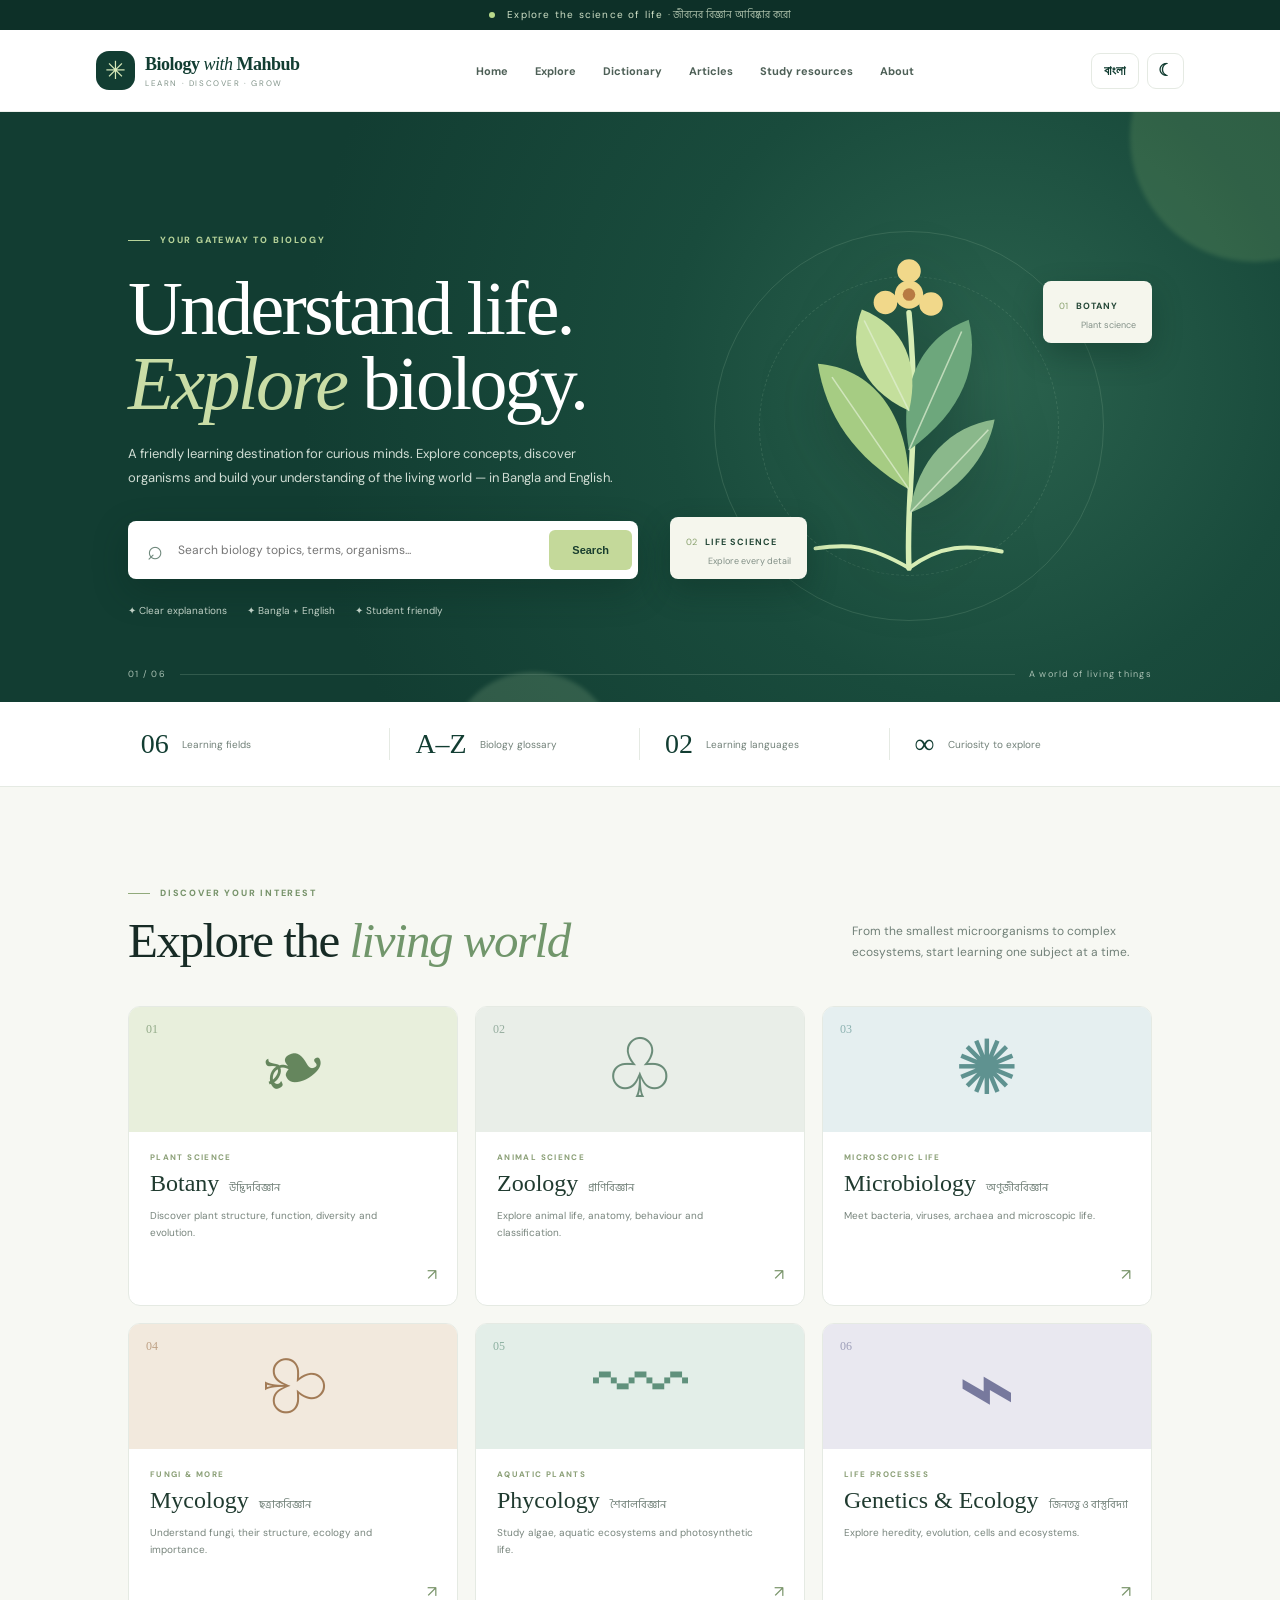
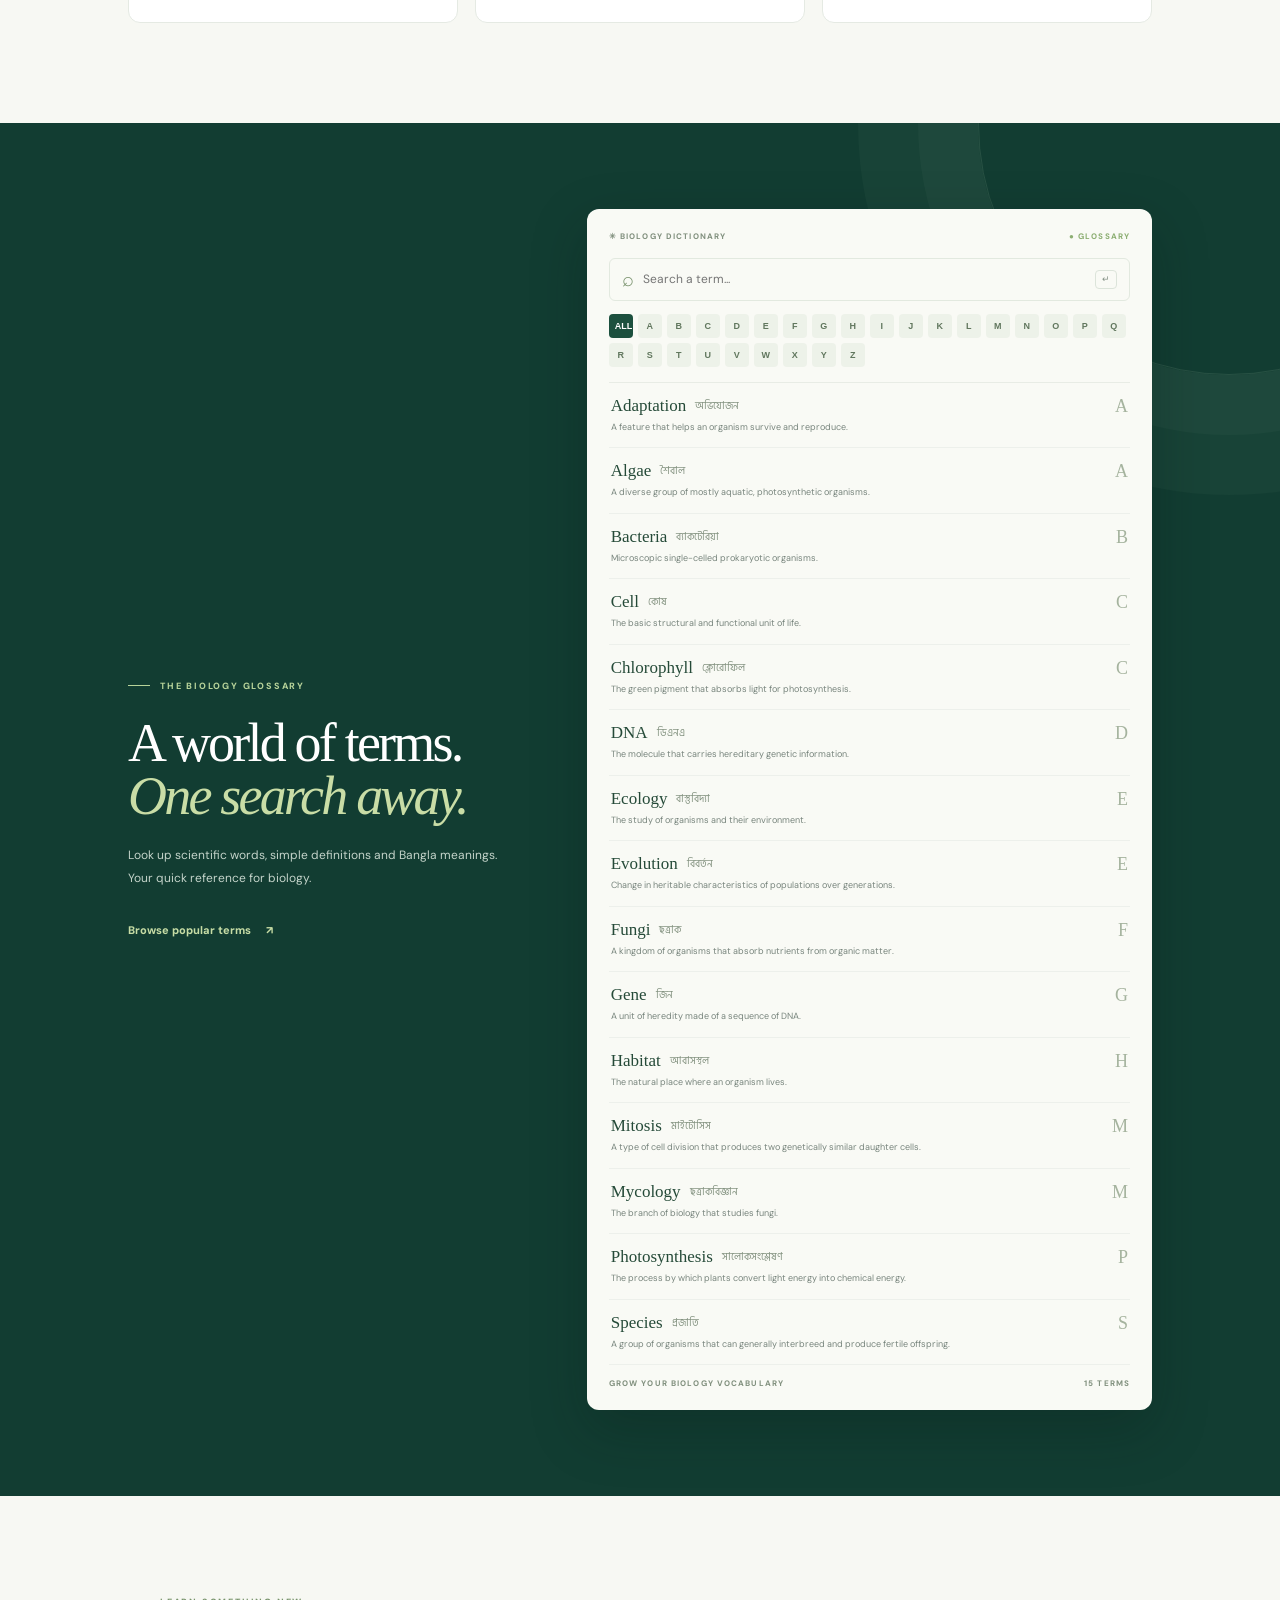
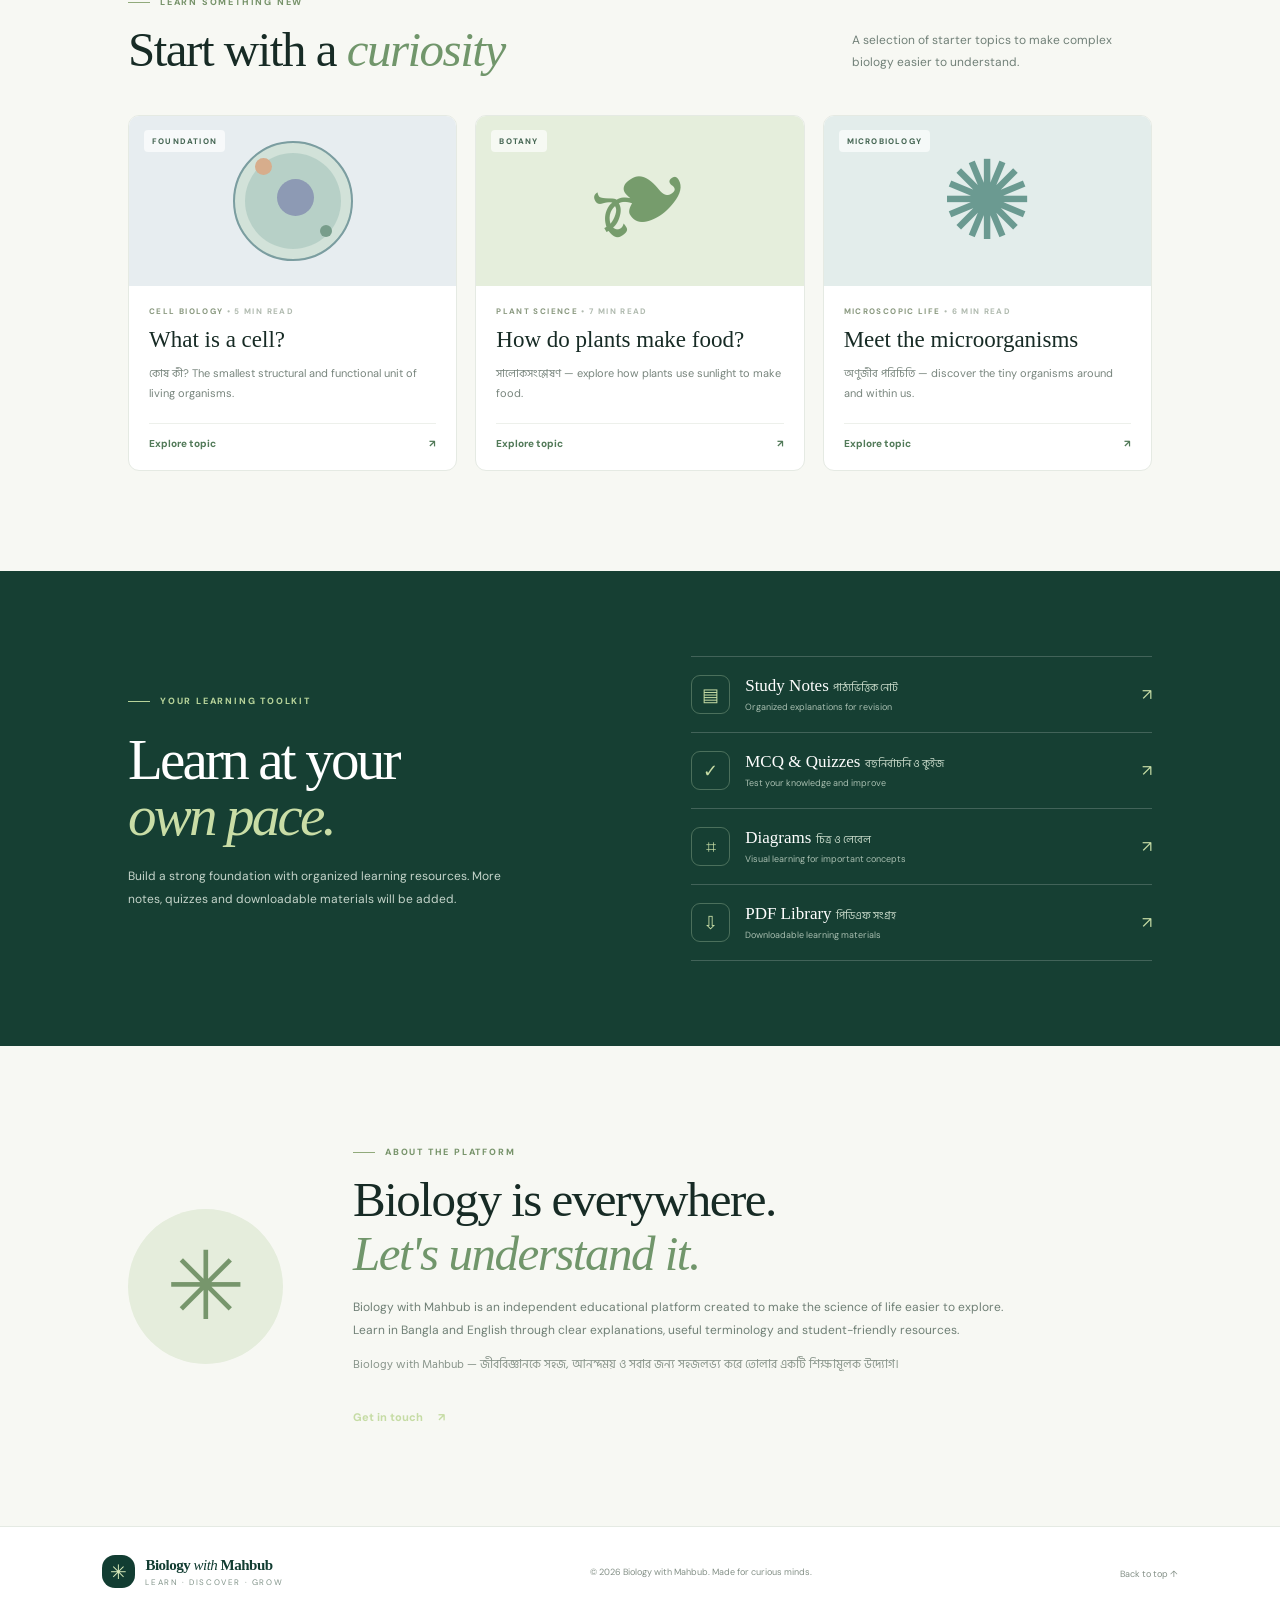
==== index.html @ 717cbab8 "Add files via upload" ====
<!DOCTYPE html>
<html lang="en">
<head>
  <meta charset="UTF-8">
  <meta name="viewport" content="width=device-width, initial-scale=1.0">
  <meta name="description" content="Biology with Mahbub — learn biology in Bangla and English, from botany and zoology to genetics, ecology and microbiology.">
  <meta name="theme-color" content="#123d32">
  <title>Biology with Mahbub | Explore the Science of Life</title>
  <link rel="preconnect" href="https://fonts.googleapis.com">
  <link rel="preconnect" href="https://fonts.gstatic.com" crossorigin>
  <link href="https://fonts.googleapis.com/css2?family=DM+Sans:wght@400;500;600;700;800&family=Hind+Siliguri:wght@400;500;600;700&display=swap" rel="stylesheet">
  <link rel="stylesheet" href="style.css">
</head>
<body>
  <div class="announcement"><span class="pulse"></span> Explore the science of life <span class="ann-bn">· জীবনের বিজ্ঞান আবিষ্কার করো</span></div>
  <header class="site-header">
    <a class="brand" href="#home" aria-label="Biology with Mahbub home">
      <span class="brand-mark">✳</span><span><b>Biology <em>with</em> Mahbub</b><small>LEARN · DISCOVER · GROW</small></span>
    </a>
    <button class="menu-toggle" id="menuToggle" aria-label="Toggle navigation">☰</button>
    <nav id="mainNav">
      <a href="#home" data-en="Home" data-bn="হোম">Home</a>
      <a href="#explore" data-en="Explore" data-bn="অন্বেষণ">Explore</a>
      <a href="#dictionary" data-en="Dictionary" data-bn="অভিধান">Dictionary</a>
      <a href="#articles" data-en="Articles" data-bn="আর্টিকেল">Articles</a>
      <a href="#resources" data-en="Study resources" data-bn="শিক্ষা উপকরণ">Study resources</a>
      <a href="#about" data-en="About" data-bn="পরিচিতি">About</a>
    </nav>
    <div class="header-actions">
      <button class="language-btn" id="languageToggle" aria-label="Switch language">বাংলা</button>
      <button class="theme-btn" id="themeToggle" aria-label="Toggle dark mode">☾</button>
    </div>
  </header>

  <main>
    <section class="hero" id="home">
      <div class="hero-orb orb-one"></div><div class="hero-orb orb-two"></div>
      <div class="hero-content">
        <div class="eyebrow"><span></span><span data-en="YOUR GATEWAY TO BIOLOGY" data-bn="জীববিজ্ঞানের জগতে তোমার প্রবেশদ্বার">YOUR GATEWAY TO BIOLOGY</span></div>
        <h1 data-en-html="Understand life.<br><i>Explore</i> biology." data-bn-html="জীবনকে জানো।<br><i>জীববিজ্ঞান</i> আবিষ্কার করো।">Understand life.<br><i>Explore</i> biology.</h1>
        <p data-en="A friendly learning destination for curious minds. Explore concepts, discover organisms and build your understanding of the living world — in Bangla and English." data-bn="কৌতূহলী শিক্ষার্থীদের জন্য জীববিজ্ঞান শেখার একটি সহজ ঠিকানা। বাংলা ও ইংরেজিতে ধারণা, জীববৈচিত্র্য এবং জীবজগত সম্পর্কে জানো।">A friendly learning destination for curious minds. Explore concepts, discover organisms and build your understanding of the living world — in Bangla and English.</p>
        <form class="hero-search" id="searchForm">
          <span class="search-icon">⌕</span><input id="siteSearch" type="search" placeholder="Search biology topics, terms, organisms..." aria-label="Search biology">
          <button type="submit" data-en="Search" data-bn="খুঁজুন">Search</button>
        </form>
        <div class="hero-meta"><span>✦ <span data-en="Clear explanations" data-bn="সহজ ব্যাখ্যা">Clear explanations</span></span><span>✦ <span data-en="Bangla + English" data-bn="বাংলা + ইংরেজি">Bangla + English</span></span><span>✦ <span data-en="Student friendly" data-bn="শিক্ষার্থীবান্ধব">Student friendly</span></span></div>
      </div>
      <div class="hero-art" aria-label="Botanical illustration">
        <div class="art-ring ring-a"></div><div class="art-ring ring-b"></div>
        <div class="plant-illustration">
          <svg viewBox="0 0 420 470" role="img" aria-label="Stylized botanical plant illustration">
            <path d="M210 420 C205 330 225 250 210 95" fill="none" stroke="#d6edb5" stroke-width="7" stroke-linecap="round"/>
            <path d="M210 320 C140 280 104 225 94 160 C160 165 211 220 210 320Z" fill="#a6cc83"/>
            <path d="M210 270 C280 220 300 160 286 104 C228 125 195 184 210 270Z" fill="#6da77c"/>
            <path d="M210 220 C145 190 132 137 150 91 C204 112 224 161 210 220Z" fill="#c4df9c"/>
            <path d="M211 350 C274 324 310 279 319 231 C263 239 220 282 211 350Z" fill="#8ab88b"/>
            <path d="M210 420 C158 390 132 389 91 395 M210 420 C251 390 284 390 328 399" fill="none" stroke="#d6edb5" stroke-width="5" stroke-linecap="round"/>
            <g fill="#f1d88a"><circle cx="210" cy="72" r="18"/><circle cx="180" cy="82" r="15"/><circle cx="238" cy="84" r="15"/><circle cx="210" cy="42" r="15"/><circle cx="210" cy="72" r="8" fill="#b77a43"/></g>
            <g stroke="#e2f0d4" stroke-width="2" opacity=".7"><path d="M210 320L112 177M210 270L277 119M210 220L153 105M211 350L311 244"/></g>
          </svg>
        </div>
        <div class="floating-note note-top"><span>01</span><b>BOTANY</b><small>Plant science</small></div>
        <div class="floating-note note-bottom"><span>02</span><b>LIFE SCIENCE</b><small>Explore every detail</small></div>
      </div>
      <div class="hero-bottom"><span>01 / 06</span><span class="hero-line"></span><span data-en="A world of living things" data-bn="জীবজগতের এক বিশাল জগৎ">A world of living things</span></div>
    </section>

    <section class="quick-stats">
      <div><strong>06</strong><span data-en="Learning fields" data-bn="শিক্ষার শাখা">Learning fields</span></div>
      <div><strong>A–Z</strong><span data-en="Biology glossary" data-bn="জীববিজ্ঞান শব্দকোষ">Biology glossary</span></div>
      <div><strong>02</strong><span data-en="Learning languages" data-bn="শেখার ভাষা">Learning languages</span></div>
      <div><strong>∞</strong><span data-en="Curiosity to explore" data-bn="জানার অফুরন্ত সুযোগ">Curiosity to explore</span></div>
    </section>

    <section class="section explore-section" id="explore">
      <div class="section-heading">
        <div><div class="eyebrow dark"><span></span><span data-en="DISCOVER YOUR INTEREST" data-bn="নিজের আগ্রহের বিষয় খুঁজে নাও">DISCOVER YOUR INTEREST</span></div>
        <h2 data-en-html="Explore the <i>living world</i>" data-bn-html="<i>জীবজগৎ</i> অন্বেষণ করো">Explore the <i>living world</i></h2></div>
        <p data-en="From the smallest microorganisms to complex ecosystems, start learning one subject at a time." data-bn="ক্ষুদ্র অণুজীব থেকে জটিল বাস্তুতন্ত্র—একটি বিষয় দিয়ে শেখা শুরু করো।">From the smallest microorganisms to complex ecosystems, start learning one subject at a time.</p>
      </div>
      <div class="topic-grid">
        <a class="topic-card featured" href="#articles" data-search="botany উদ্ভিদবিজ্ঞান plants">
          <div class="topic-visual botanical"><span>01</span><div class="leaf-shape">❧</div></div><div class="topic-info"><div class="topic-kicker">PLANT SCIENCE</div><h3>Botany <small>উদ্ভিদবিজ্ঞান</small></h3><p data-en="Discover plant structure, function, diversity and evolution." data-bn="উদ্ভিদের গঠন, কাজ, বৈচিত্র্য ও বিবর্তন সম্পর্কে জানো।">Discover plant structure, function, diversity and evolution.</p><span class="card-arrow">↗</span></div>
        </a>
        <a class="topic-card" href="#articles" data-search="zoology প্রাণিবিজ্ঞান animals">
          <div class="topic-visual zoological"><span>02</span><div class="animal-icon">♧</div></div><div class="topic-info"><div class="topic-kicker">ANIMAL SCIENCE</div><h3>Zoology <small>প্রাণিবিজ্ঞান</small></h3><p data-en="Explore animal life, anatomy, behaviour and classification." data-bn="প্রাণীর জীবন, অঙ্গসংস্থান, আচরণ ও শ্রেণিবিন্যাস জানো।">Explore animal life, anatomy, behaviour and classification.</p><span class="card-arrow">↗</span></div>
        </a>
        <a class="topic-card" href="#articles" data-search="microbiology অণুজীববিজ্ঞান bacteria virus">
          <div class="topic-visual micro"><span>03</span><div class="microbe">✺</div></div><div class="topic-info"><div class="topic-kicker">MICROSCOPIC LIFE</div><h3>Microbiology <small>অণুজীববিজ্ঞান</small></h3><p data-en="Meet bacteria, viruses, archaea and microscopic life." data-bn="ব্যাকটেরিয়া, ভাইরাস ও অণুবীক্ষণিক জীব সম্পর্কে জানো।">Meet bacteria, viruses, archaea and microscopic life.</p><span class="card-arrow">↗</span></div>
        </a>
        <a class="topic-card" href="#articles" data-search="mycology ছত্রাকবিজ্ঞান fungi mushroom">
          <div class="topic-visual fungi"><span>04</span><div class="fungus">♧</div></div><div class="topic-info"><div class="topic-kicker">FUNGI & MORE</div><h3>Mycology <small>ছত্রাকবিজ্ঞান</small></h3><p data-en="Understand fungi, their structure, ecology and importance." data-bn="ছত্রাকের গঠন, পরিবেশ ও গুরুত্ব সম্পর্কে জানো।">Understand fungi, their structure, ecology and importance.</p><span class="card-arrow">↗</span></div>
        </a>
        <a class="topic-card" href="#articles" data-search="phycology শৈবালবিজ্ঞান algae">
          <div class="topic-visual algae"><span>05</span><div class="algae">〰</div></div><div class="topic-info"><div class="topic-kicker">AQUATIC PLANTS</div><h3>Phycology <small>শৈবালবিজ্ঞান</small></h3><p data-en="Study algae, aquatic ecosystems and photosynthetic life." data-bn="শৈবাল, জলজ বাস্তুতন্ত্র ও সালোকসংশ্লেষী জীব নিয়ে পড়ো।">Study algae, aquatic ecosystems and photosynthetic life.</p><span class="card-arrow">↗</span></div>
        </a>
        <a class="topic-card" href="#articles" data-search="genetics ecology evolution cell biology">
          <div class="topic-visual genetics"><span>06</span><div class="dna">⌁</div></div><div class="topic-info"><div class="topic-kicker">LIFE PROCESSES</div><h3>Genetics & Ecology <small>জিনতত্ত্ব ও বাস্তুবিদ্যা</small></h3><p data-en="Explore heredity, evolution, cells and ecosystems." data-bn="বংশগতি, বিবর্তন, কোষ ও বাস্তুতন্ত্র সম্পর্কে জানো।">Explore heredity, evolution, cells and ecosystems.</p><span class="card-arrow">↗</span></div>
        </a>
      </div>
    </section>

    <section class="dictionary-section" id="dictionary">
      <div class="dictionary-inner">
        <div class="dictionary-copy"><div class="eyebrow"><span></span><span data-en="THE BIOLOGY GLOSSARY" data-bn="জীববিজ্ঞান শব্দকোষ">THE BIOLOGY GLOSSARY</span></div>
          <h2 data-en-html="A world of terms.<br><i>One search away.</i>" data-bn-html="জীববিজ্ঞানের শব্দভান্ডার।<br><i>এক ক্লিকেই খুঁজে নাও।</i>">A world of terms.<br><i>One search away.</i></h2>
          <p data-en="Look up scientific words, simple definitions and Bangla meanings. Your quick reference for biology." data-bn="বৈজ্ঞানিক শব্দ, সহজ সংজ্ঞা ও বাংলা অর্থ খুঁজে নাও। জীববিজ্ঞান শেখার দ্রুত সহায়ক।">Look up scientific words, simple definitions and Bangla meanings. Your quick reference for biology.</p>
          <a href="#dictionary-list" class="text-link" data-en="Browse popular terms" data-bn="জনপ্রিয় শব্দ দেখো">Browse popular terms <span>↗</span></a>
        </div>
        <div class="dictionary-panel" id="dictionary-list">
          <div class="dict-top"><span>✳ BIOLOGY DICTIONARY</span><span class="online-dot">● GLOSSARY</span></div>
          <div class="dict-search"><span>⌕</span><input id="dictSearch" placeholder="Search a term..." aria-label="Search dictionary"><kbd>↵</kbd></div>
          <div class="alphabet" id="alphabet"></div>
          <div class="term-list" id="termList">
            <article class="term"><div><b>Cell</b><small>কোষ</small></div><p>The basic structural and functional unit of life.</p><span>C</span></article>
            <article class="term"><div><b>Ecology</b><small>বাস্তুবিদ্যা</small></div><p>The study of organisms and their environment.</p><span>E</span></article>
            <article class="term"><div><b>Fungi</b><small>ছত্রাক</small></div><p>A kingdom of organisms that absorb nutrients from organic matter.</p><span>F</span></article>
            <article class="term"><div><b>Photosynthesis</b><small>সালোকসংশ্লেষণ</small></div><p>The process by which plants convert light energy into chemical energy.</p><span>P</span></article>
          </div>
          <div class="dict-foot"><span>GROW YOUR BIOLOGY VOCABULARY</span><span id="termCount">04 TERMS</span></div>
        </div>
      </div>
    </section>

    <section class="section articles-section" id="articles">
      <div class="section-heading">
        <div><div class="eyebrow dark"><span></span><span data-en="LEARN SOMETHING NEW" data-bn="নতুন কিছু শেখো">LEARN SOMETHING NEW</span></div>
        <h2 data-en-html="Start with a <i>curiosity</i>" data-bn-html="<i>কৌতূহল</i> থেকেই শুরু">Start with a <i>curiosity</i></h2></div>
        <p data-en="A selection of starter topics to make complex biology easier to understand." data-bn="জীববিজ্ঞানের জটিল বিষয়গুলো সহজে বুঝতে কিছু প্রাথমিক পাঠ।">A selection of starter topics to make complex biology easier to understand.</p>
      </div>
      <div class="article-grid">
        <article class="article-card"><div class="article-image image-cell"><span>FOUNDATION</span><div class="cell-art"><i></i><b></b><em></em></div></div><div class="article-content"><div class="article-meta">CELL BIOLOGY <span>• 5 MIN READ</span></div><h3>What is a cell?</h3><p>কোষ কী? The smallest structural and functional unit of living organisms.</p><a href="mailto:hello@biologywithmahbub.com?subject=Cell%20Biology%20Lesson" class="read-link">Explore topic <span>↗</span></a></div></article>
        <article class="article-card"><div class="article-image image-plant"><span>BOTANY</span><div class="plant-mini">❧</div></div><div class="article-content"><div class="article-meta">PLANT SCIENCE <span>• 7 MIN READ</span></div><h3>How do plants make food?</h3><p>সালোকসংশ্লেষণ — explore how plants use sunlight to make food.</p><a href="mailto:hello@biologywithmahbub.com?subject=Photosynthesis%20Lesson" class="read-link">Explore topic <span>↗</span></a></div></article>
        <article class="article-card"><div class="article-image image-micro"><span>MICROBIOLOGY</span><div class="micro-mini">✺</div></div><div class="article-content"><div class="article-meta">MICROSCOPIC LIFE <span>• 6 MIN READ</span></div><h3>Meet the microorganisms</h3><p>অণুজীব পরিচিতি — discover the tiny organisms around and within us.</p><a href="mailto:hello@biologywithmahbub.com?subject=Microbiology%20Lesson" class="read-link">Explore topic <span>↗</span></a></div></article>
      </div>
    </section>

    <section class="resources-section" id="resources">
      <div class="resources-inner"><div><div class="eyebrow"><span></span><span data-en="YOUR LEARNING TOOLKIT" data-bn="তোমার শেখার সরঞ্জাম">YOUR LEARNING TOOLKIT</span></div><h2 data-en-html="Learn at your<br><i>own pace.</i>" data-bn-html="নিজের গতিতে<br><i>শিখতে থাকো।</i>">Learn at your<br><i>own pace.</i></h2><p data-en="Build a strong foundation with organized learning resources. More notes, quizzes and downloadable materials will be added." data-bn="গোছানো শিক্ষা উপকরণের মাধ্যমে ভিত্তি মজবুত করো। ধীরে ধীরে আরও নোট, কুইজ ও ডাউনলোডযোগ্য উপকরণ যুক্ত হবে।">Build a strong foundation with organized learning resources. More notes, quizzes and downloadable materials will be added.</p></div>
        <div class="resource-list">
          <a href="mailto:hello@biologywithmahbub.com?subject=Biology%20Notes"><span class="resource-icon">▤</span><span><b>Study Notes <small>পাঠ্যভিত্তিক নোট</small></b><small>Organized explanations for revision</small></span><i>↗</i></a>
          <a href="mailto:hello@biologywithmahbub.com?subject=Biology%20Quiz"><span class="resource-icon">✓</span><span><b>MCQ & Quizzes <small>বহুনির্বাচনি ও কুইজ</small></b><small>Test your knowledge and improve</small></span><i>↗</i></a>
          <a href="mailto:hello@biologywithmahbub.com?subject=Biology%20Diagrams"><span class="resource-icon">⌗</span><span><b>Diagrams <small>চিত্র ও লেবেল</small></b><small>Visual learning for important concepts</small></span><i>↗</i></a>
          <a href="mailto:hello@biologywithmahbub.com?subject=Biology%20PDF"><span class="resource-icon">⇩</span><span><b>PDF Library <small>পিডিএফ সংগ্রহ</small></b><small>Downloadable learning materials</small></span><i>↗</i></a>
        </div>
      </div>
    </section>

    <section class="about-section section" id="about"><div class="about-mark">✳</div><div><div class="eyebrow dark"><span></span><span>ABOUT THE PLATFORM</span></div><h2>Biology is everywhere.<br><i>Let's understand it.</i></h2><p>Biology with Mahbub is an independent educational platform created to make the science of life easier to explore. Learn in Bangla and English through clear explanations, useful terminology and student-friendly resources.</p><p class="bn-copy">Biology with Mahbub — জীববিজ্ঞানকে সহজ, আনন্দময় ও সবার জন্য সহজলভ্য করে তোলার একটি শিক্ষামূলক উদ্যোগ।</p><a class="text-link" href="mailto:hello@biologywithmahbub.com">Get in touch <span>↗</span></a></div></section>
  </main>

  <footer><a class="brand footer-brand" href="#home"><span class="brand-mark">✳</span><span><b>Biology <em>with</em> Mahbub</b><small>LEARN · DISCOVER · GROW</small></span></a><p>© <span id="year"></span> Biology with Mahbub. Made for curious minds.</p><div><a href="#home">Back to top ↑</a></div></footer>
  <div class="toast" id="toast" role="status"></div>
  <script src="script.js"></script>
</body>
</html>
---- style.css ----
*{box-sizing:border-box} :root{--green:#123d32;--green2:#1f5a48;--mint:#dcebd8;--lime:#c6dc9c;--ink:#172b25;--muted:#718078;--paper:#f7f8f3;--white:#fff;--line:#e5eae3;--serif:Georgia,'Times New Roman',serif}html{scroll-behavior:smooth;scroll-padding-top:90px}body{margin:0;background:var(--paper);color:var(--ink);font-family:'DM Sans','Hind Siliguri',sans-serif}body.bn{font-family:'Hind Siliguri','DM Sans',sans-serif}.announcement{height:30px;background:#0d3028;color:#cfe0c7;text-align:center;font-size:10px;letter-spacing:.12em;padding:7px}.ann-bn{letter-spacing:0;opacity:.8}.pulse{display:inline-block;width:6px;height:6px;border-radius:50%;background:#b8d98b;margin-right:8px}.site-header{height:82px;padding:0 7.5%;display:flex;align-items:center;justify-content:space-between;background:#fff;position:sticky;top:0;z-index:20;border-bottom:1px solid #edf0eb}.brand{display:flex;align-items:center;gap:10px;color:var(--green);text-decoration:none}.brand-mark{width:39px;height:39px;border-radius:13px;background:var(--green);color:#d7e9b9;display:grid;place-items:center;font-size:25px}.brand b{font-family:var(--serif);font-size:18px;display:block;letter-spacing:-.5px}.brand em{font-weight:400}.brand small{display:block;font-size:8px;letter-spacing:.2em;color:#82948a;margin-top:3px}nav{display:flex;gap:27px}nav a{font-size:11px;font-weight:700;color:#4e6057;text-decoration:none;transition:.2s}nav a:hover{color:#8da95f}.header-actions{display:flex;gap:8px}.language-btn,.theme-btn,.menu-toggle{border:1px solid var(--line);background:white;color:var(--green);border-radius:9px;padding:9px 12px;font-weight:700;cursor:pointer}.theme-btn{font-size:17px;width:37px;padding:5px}.menu-toggle{display:none}.hero{min-height:590px;background:radial-gradient(circle at 77% 45%,#2b634e 0,#194b3c 31%,#123d32 66%);color:white;padding:92px 10% 55px;position:relative;overflow:hidden;display:grid;grid-template-columns:1.05fr .95fr;align-items:center}.hero-content{position:relative;z-index:2;max-width:590px}.eyebrow{display:flex;align-items:center;gap:10px;font-size:9px;letter-spacing:.2em;font-weight:800;color:#b7d39a}.eyebrow>span:first-child{width:22px;height:1px;background:#b7d39a}.hero h1,.dictionary-copy h2,.resources-inner h2{font:400 clamp(48px,6vw,76px)/.99 var(--serif);letter-spacing:-2.8px;margin:25px 0 20px}.hero h1 i,.dictionary-copy h2 i,.resources-inner h2 i,.section-heading h2 i,.about-section h2 i{color:#c9dda6;font-weight:400}.hero-content>p{font-size:13px;line-height:1.9;color:#d0ddd4;max-width:490px}.hero-search{height:58px;background:#fff;border-radius:8px;display:flex;align-items:center;padding:6px;margin-top:30px;max-width:510px;box-shadow:0 12px 35px #09271d55}.search-icon{font-size:27px;color:#6f887c;padding:0 13px}.hero-search input,.dict-search input{border:0;outline:0;flex:1;min-width:0;font:12px 'DM Sans',sans-serif;color:#203d32}.hero-search button{border:0;background:#c4d99a;color:#183d2e;border-radius:6px;padding:14px 23px;font-weight:800;font-size:11px;cursor:pointer}.hero-meta{display:flex;gap:20px;margin-top:25px;color:#bfd0c5;font-size:10px}.hero-art{height:420px;position:relative;display:grid;place-items:center}.art-ring{position:absolute;border:1px solid #8fb59a35;border-radius:50%;width:390px;height:390px}.ring-b{width:300px;height:300px;border-style:dashed}.plant-illustration{width:330px;filter:drop-shadow(0 15px 30px #071c1644);z-index:1}.plant-illustration svg{width:100%}.floating-note{position:absolute;background:#f5f6ed;color:#254838;border-radius:8px;padding:12px 16px;box-shadow:0 12px 30px #09271d55;z-index:2}.floating-note span{font-size:9px;color:#89a16e;margin-right:8px}.floating-note b{font-size:9px;letter-spacing:.12em}.floating-note small{display:block;font-size:9px;color:#829087;margin:5px 0 0 22px}.note-top{top:65px;right:0}.note-bottom{bottom:57px;left:4px}.hero-orb{position:absolute;border-radius:50%;filter:blur(2px);opacity:.2}.orb-one{width:250px;height:250px;background:#8ebc73;right:-100px;top:-100px}.orb-two{width:170px;height:170px;background:#a5c89b;left:35%;bottom:-140px}.hero-bottom{position:absolute;bottom:22px;left:10%;right:10%;display:flex;align-items:center;gap:14px;color:#a9c0b3;font-size:9px;letter-spacing:.14em}.hero-line{height:1px;background:#71948255;flex:1}.quick-stats{display:grid;grid-template-columns:repeat(4,1fr);background:#fff;padding:26px 11%;border-bottom:1px solid var(--line)}.quick-stats div{display:flex;align-items:center;gap:13px;border-right:1px solid var(--line);padding-left:25px}.quick-stats div:first-child{padding-left:0}.quick-stats div:last-child{border:0}.quick-stats strong{font:28px var(--serif);color:var(--green)}.quick-stats span{font-size:10px;color:var(--muted)}.section{padding:100px 10%}.section-heading{display:flex;justify-content:space-between;align-items:end;margin-bottom:38px}.eyebrow.dark{color:#77936a}.eyebrow.dark>span:first-child{background:#91aa7b}.section-heading h2,.about-section h2{font:400 clamp(34px,4vw,49px)/1.1 var(--serif);letter-spacing:-1.5px;margin:15px 0 0}.section-heading h2 i,.about-section h2 i{color:#71966b}.section-heading>p{font-size:12px;line-height:1.8;color:var(--muted);max-width:300px;margin:0 0 4px}.topic-grid{display:grid;grid-template-columns:repeat(3,1fr);gap:17px}.topic-card{display:flex;flex-direction:column;text-decoration:none;color:inherit;background:white;border:1px solid var(--line);border-radius:12px;overflow:hidden;transition:.25s;min-height:300px}.topic-card:hover,.article-card:hover{transform:translateY(-5px);box-shadow:0 15px 35px #163e2b12}.topic-visual{height:125px;position:relative;display:grid;place-items:center;overflow:hidden}.topic-visual>span{position:absolute;top:15px;left:17px;font:12px var(--serif);opacity:.65}.topic-visual>div{font-size:82px;line-height:1}.botanical{background:#e8efdc;color:#65865d}.zoological{background:#e9eee8;color:#6b8c79}.micro{background:#e5eff0;color:#5f9290}.fungi{background:#f2e9dd;color:#a27b56}.algae{background:#e3eee8;color:#60917c}.genetics{background:#e9e8f0;color:#77799d}.leaf-shape{transform:rotate(-20deg)}.microbe{font-size:76px!important}.fungus{transform:rotate(90deg)}.algae{font-size:95px!important}.dna{font:100px var(--serif)!important}.topic-info{padding:20px 21px 22px;position:relative;flex:1}.topic-kicker,.article-meta{font-size:8px;letter-spacing:.17em;color:#8ca078;font-weight:800}.topic-info h3{font:24px var(--serif);margin:8px 0;color:#203b30}.topic-info h3 small{font:11px 'Hind Siliguri',sans-serif;color:#718078;margin-left:4px}.topic-info p{font-size:10px;line-height:1.7;color:#78857d;max-width:90%}.card-arrow{position:absolute;right:20px;bottom:20px;color:#79946a}.dictionary-section{background:#123d32;color:#fff;padding:86px 10%;position:relative;overflow:hidden}.dictionary-section:after{content:"";position:absolute;width:500px;height:500px;border:1px solid #b4d1b122;border-radius:50%;right:-200px;top:-250px;box-shadow:0 0 0 60px #b4d1b10a,0 0 0 120px #b4d1b10a}.dictionary-inner{display:grid;grid-template-columns:.8fr 1.2fr;gap:8%;align-items:center;position:relative;z-index:1}.dictionary-copy h2{font-size:54px}.dictionary-copy>p,.resources-inner>div:first-child>p{font-size:12px;line-height:1.9;color:#c4d4ca;max-width:390px}.text-link{display:inline-block;color:#c6dca5;font-size:11px;text-decoration:none;font-weight:800;margin-top:22px}.text-link span{margin-left:12px}.dictionary-panel{background:#f9faf5;border-radius:12px;padding:22px;color:#203a30;box-shadow:0 20px 55px #071c1644}.dict-top,.dict-foot{display:flex;justify-content:space-between;font-size:8px;font-weight:800;letter-spacing:.14em;color:#82917f}.online-dot{color:#8cae72}.dict-search{height:43px;border:1px solid #e2e9df;border-radius:6px;display:flex;align-items:center;padding:0 12px;margin:17px 0 13px;color:#78916c;font-size:20px}.dict-search input{background:transparent;padding:0 9px}.dict-search kbd{font-size:9px;border:1px solid #dce4da;border-radius:4px;padding:3px 6px;color:#849185}.alphabet{display:flex;flex-wrap:wrap;gap:5px;padding-bottom:15px;border-bottom:1px solid #e8ece5}.alphabet button{border:0;background:#edf2e9;color:#61775e;width:24px;height:24px;border-radius:4px;font-size:9px;font-weight:700;cursor:pointer}.alphabet button.active,.alphabet button:hover{background:#1c503e;color:#fff}.term-list{min-height:220px}.term{display:grid;grid-template-columns:1fr auto;gap:5px 10px;padding:13px 2px;border-bottom:1px solid #edf0eb}.term>div{display:flex;align-items:center;gap:9px}.term b{font:17px var(--serif);color:#254a38}.term small{font:10px 'Hind Siliguri',sans-serif;color:#82917f}.term p{grid-column:1;color:#78857d;font-size:9px;margin:0;line-height:1.5}.term>span{grid-column:2;grid-row:1/3;color:#a5b39e;font:18px var(--serif)}.empty{font-size:11px;color:#87958b;padding:30px 0;text-align:center}.dict-foot{padding-top:13px}.articles-section{background:#f7f8f3}.article-grid{display:grid;grid-template-columns:repeat(3,1fr);gap:18px}.article-card{background:#fff;border:1px solid var(--line);border-radius:11px;overflow:hidden;transition:.25s}.article-image{height:170px;position:relative;display:grid;place-items:center;overflow:hidden}.article-image>span{position:absolute;top:14px;left:15px;font-size:8px;letter-spacing:.15em;font-weight:800;color:#456653;background:#ffffffa8;padding:6px 8px;border-radius:4px}.image-cell{background:#e7edf0}.cell-art{width:120px;height:120px;border:2px solid #7b9da0;border-radius:50%;background:#b7d0c7;position:relative;box-shadow:inset 0 0 0 10px #d2e2d9}.cell-art i{position:absolute;width:37px;height:37px;border-radius:50%;background:#8d9ab4;top:36px;left:42px}.cell-art b{position:absolute;width:17px;height:17px;background:#d7ad8c;border-radius:50%;top:15px;left:20px}.cell-art em{position:absolute;width:12px;height:12px;background:#789d8b;border-radius:50%;right:19px;bottom:22px}.image-plant{background:#e5eedc}.plant-mini{font:130px var(--serif);color:#769c6c;transform:rotate(-30deg)}.image-micro{background:#e3edeb}.micro-mini{font-size:110px;color:#6b9a91}.article-content{padding:20px}.article-meta{color:#8b9a81}.article-meta span{color:#b1bbb0}.article-content h3{font:23px var(--serif);margin:11px 0 8px}.article-content p{font:11px/1.8 'DM Sans','Hind Siliguri',sans-serif;color:#78857d;min-height:42px}.read-link{display:flex;justify-content:space-between;color:#527a59;text-decoration:none;font-size:10px;font-weight:800;border-top:1px solid #edf0eb;padding-top:13px;margin-top:17px}.resources-section{background:#163f33;color:#fff;padding:85px 10%;position:relative;overflow:hidden}.resources-inner{display:grid;grid-template-columns:1fr 1fr;gap:10%;align-items:center}.resources-inner h2{font-size:57px}.resource-list{border-top:1px solid #ffffff30}.resource-list>a{display:flex;align-items:center;gap:15px;padding:18px 0;border-bottom:1px solid #ffffff30;text-decoration:none;color:#fff}.resource-icon{width:39px;height:39px;border:1px solid #9bb99a66;border-radius:9px;display:grid;place-items:center;color:#c6dca5;font-size:18px}.resource-list b{font:17px var(--serif);display:block}.resource-list b small{font:11px 'Hind Siliguri',sans-serif;color:#c6d8c8}.resource-list span>small{display:block;font-size:9px;color:#a8beb0;margin-top:4px}.resource-list>a>i{margin-left:auto;color:#c6dca5;font-style:normal}.about-section{display:grid;grid-template-columns:180px 1fr;gap:45px;align-items:center}.about-mark{width:155px;height:155px;border-radius:50%;background:#e5eddc;color:#77966c;display:grid;place-items:center;font-size:95px}.about-section h2{margin:15px 0}.about-section p{font-size:12px;line-height:1.9;color:#6f7f75;max-width:680px}.about-section .bn-copy{font-family:'Hind Siliguri',sans-serif;color:#89958b}footer{padding:28px 8%;display:flex;align-items:center;justify-content:space-between;background:#fff;border-top:1px solid var(--line)}footer p,footer>div a{font-size:9px;color:#849087;text-decoration:none}.footer-brand .brand-mark{width:33px;height:33px;font-size:20px}.footer-brand b{font-size:15px}.toast{position:fixed;bottom:22px;left:50%;transform:translate(-50%,20px);background:#173f33;color:#fff;padding:12px 18px;border-radius:7px;font-size:11px;opacity:0;pointer-events:none;transition:.25s;z-index:50}.toast.show{opacity:1;transform:translate(-50%,0)}body.dark{--paper:#101c18;--ink:#e5eee7;--white:#182820;--line:#2a4035;--muted:#a0b0a5;background:var(--paper);color:var(--ink)}body.dark .site-header,body.dark .quick-stats,body.dark .topic-card,body.dark .article-card,body.dark footer{background:#182820;color:#e5eee7}body.dark nav a,body.dark .topic-info h3,body.dark .article-content h3{color:#e1ebe2}body.dark .section-heading>p,body.dark .topic-info p,body.dark .article-content p{color:#a0b0a5}body.dark .topic-card,body.dark .article-card{border-color:#2a4035}body.dark .topic-info h3 small{color:#a0b0a5}body.dark .quick-stats strong{color:#d0e2b4}body.dark .language-btn,body.dark .theme-btn{background:#20382c;color:#d6e7c3;border-color:#345243}body.dark .about-section p{color:#a0b0a5}body.dark .about-mark{background:#20382c}body.dark footer p{color:#a0b0a5}
@media(max-width:1000px){.site-header{padding:0 4%}nav{gap:14px}.hero{padding-left:7%;padding-right:7%}.section,.dictionary-section,.resources-section{padding-left:7%;padding-right:7%}.hero-art{transform:scale(.9)}}
@media(max-width:760px){.announcement{font-size:8px}.site-header{height:70px;padding:0 5%}.menu-toggle{display:block;margin-left:auto;margin-right:10px}nav{display:none;position:absolute;top:70px;left:0;right:0;background:#fff;padding:18px 6%;box-shadow:0 15px 25px #102d2015;flex-direction:column;gap:17px}nav.open{display:flex}body.dark nav{background:#182820}.hero{grid-template-columns:1fr;padding:65px 7% 65px;min-height:auto}.hero h1{font-size:58px}.hero-art{height:330px;margin-top:15px;transform:scale(.85)}.hero-bottom{left:7%;right:7%}.quick-stats{padding:20px 5%;grid-template-columns:repeat(2,1fr);gap:16px}.quick-stats div{padding-left:12px;border:0}.quick-stats div:first-child{padding-left:12px}.section{padding:70px 6%}.section-heading{display:block}.section-heading>p{margin-top:15px}.topic-grid{grid-template-columns:repeat(2,1fr)}.dictionary-section,.resources-section{padding:70px 6%}.dictionary-inner,.resources-inner{grid-template-columns:1fr;gap:35px}.dictionary-copy h2,.resources-inner h2{font-size:49px}.article-grid{grid-template-columns:1fr 1fr}.about-section{grid-template-columns:100px 1fr;gap:22px;padding:65px 6%}.about-mark{width:95px;height:95px;font-size:60px}footer{padding:25px 6%;flex-wrap:wrap;gap:18px}.footer-brand{width:100%}}
@media(max-width:480px){.brand b{font-size:15px}.brand-mark{width:34px;height:34px}.header-actions{gap:5px}.language-btn{padding:8px;font-size:10px}.hero h1{font-size:49px}.hero-meta{gap:10px;flex-wrap:wrap;font-size:9px}.hero-art{height:280px;transform:scale(.75);margin:-5px -30px}.topic-grid,.article-grid{grid-template-columns:1fr}.topic-card{min-height:280px}.topic-visual{height:115px}.section-heading h2{font-size:38px}.dictionary-panel{padding:15px}.alphabet{gap:3px}.alphabet button{width:22px;height:22px}.about-section{grid-template-columns:1fr}.about-mark{width:75px;height:75px;font-size:48px}.about-section h2{font-size:37px}.resource-list b{font-size:15px}}
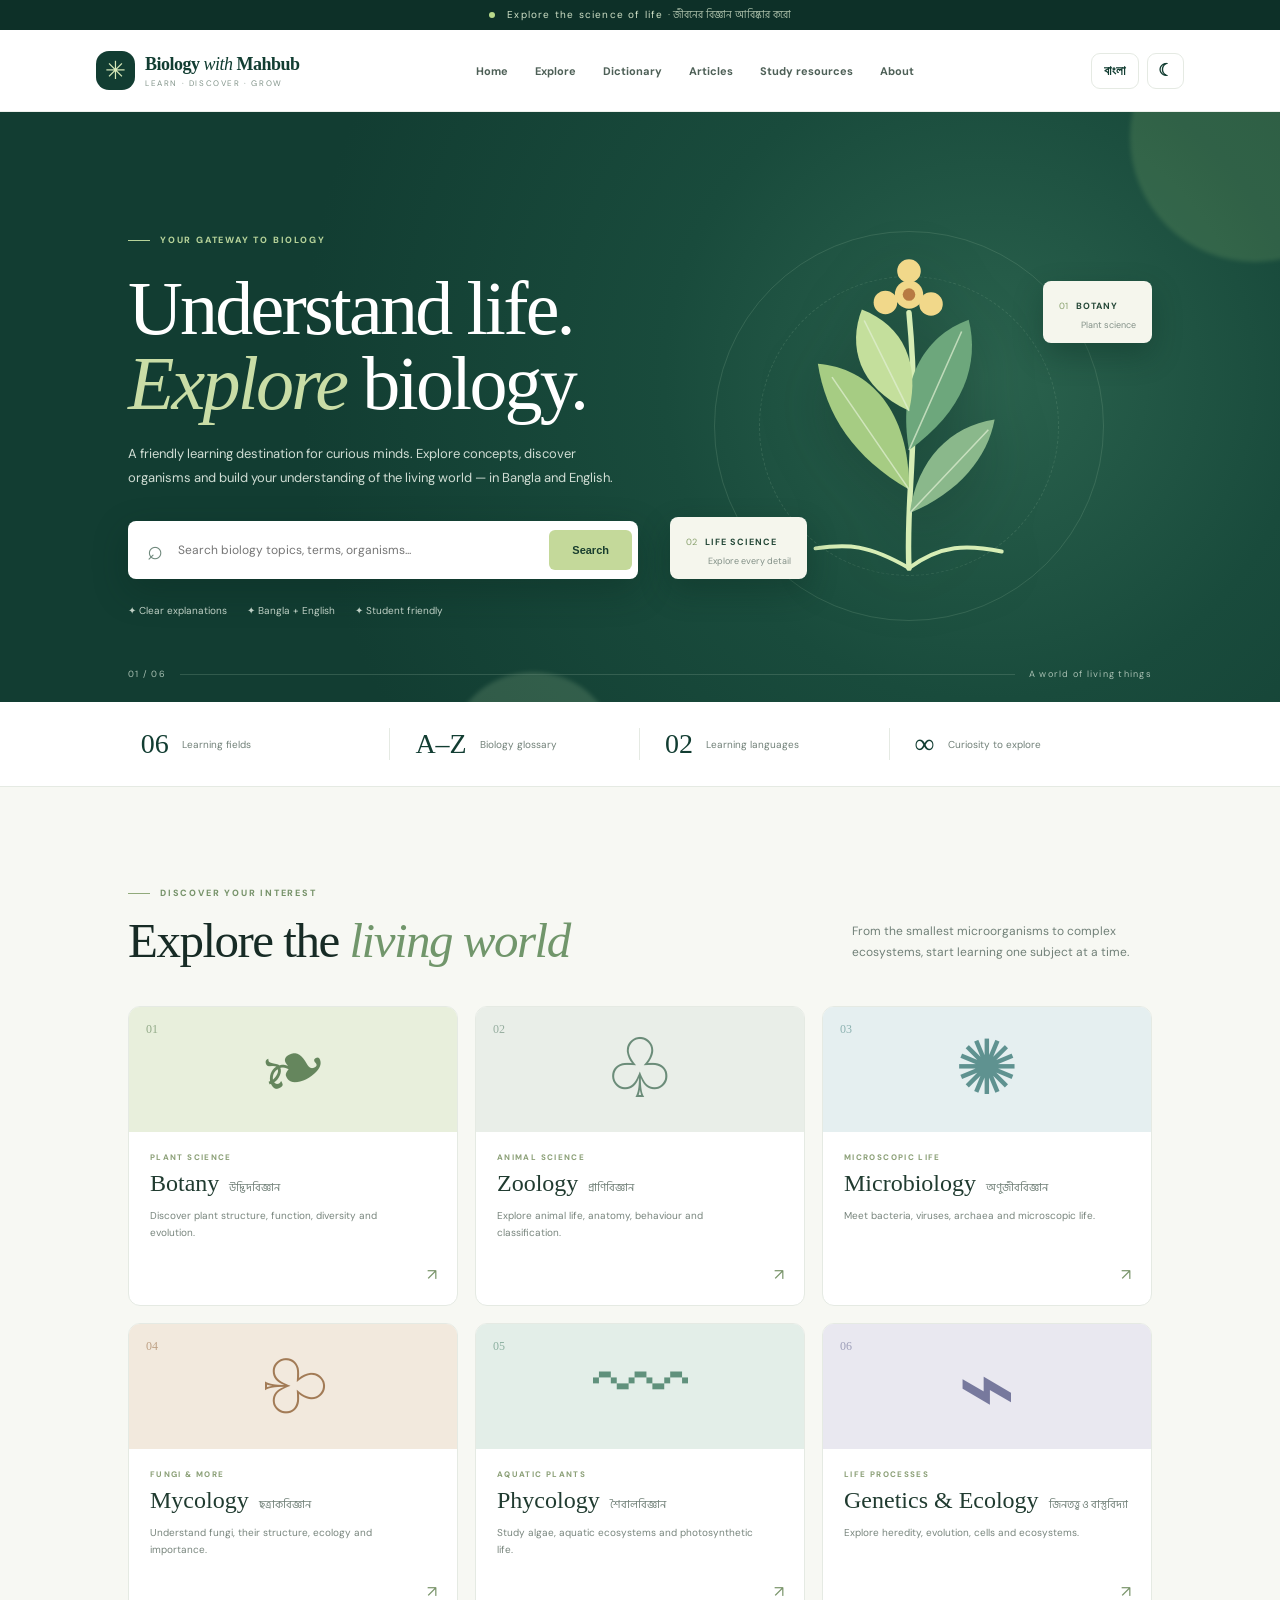
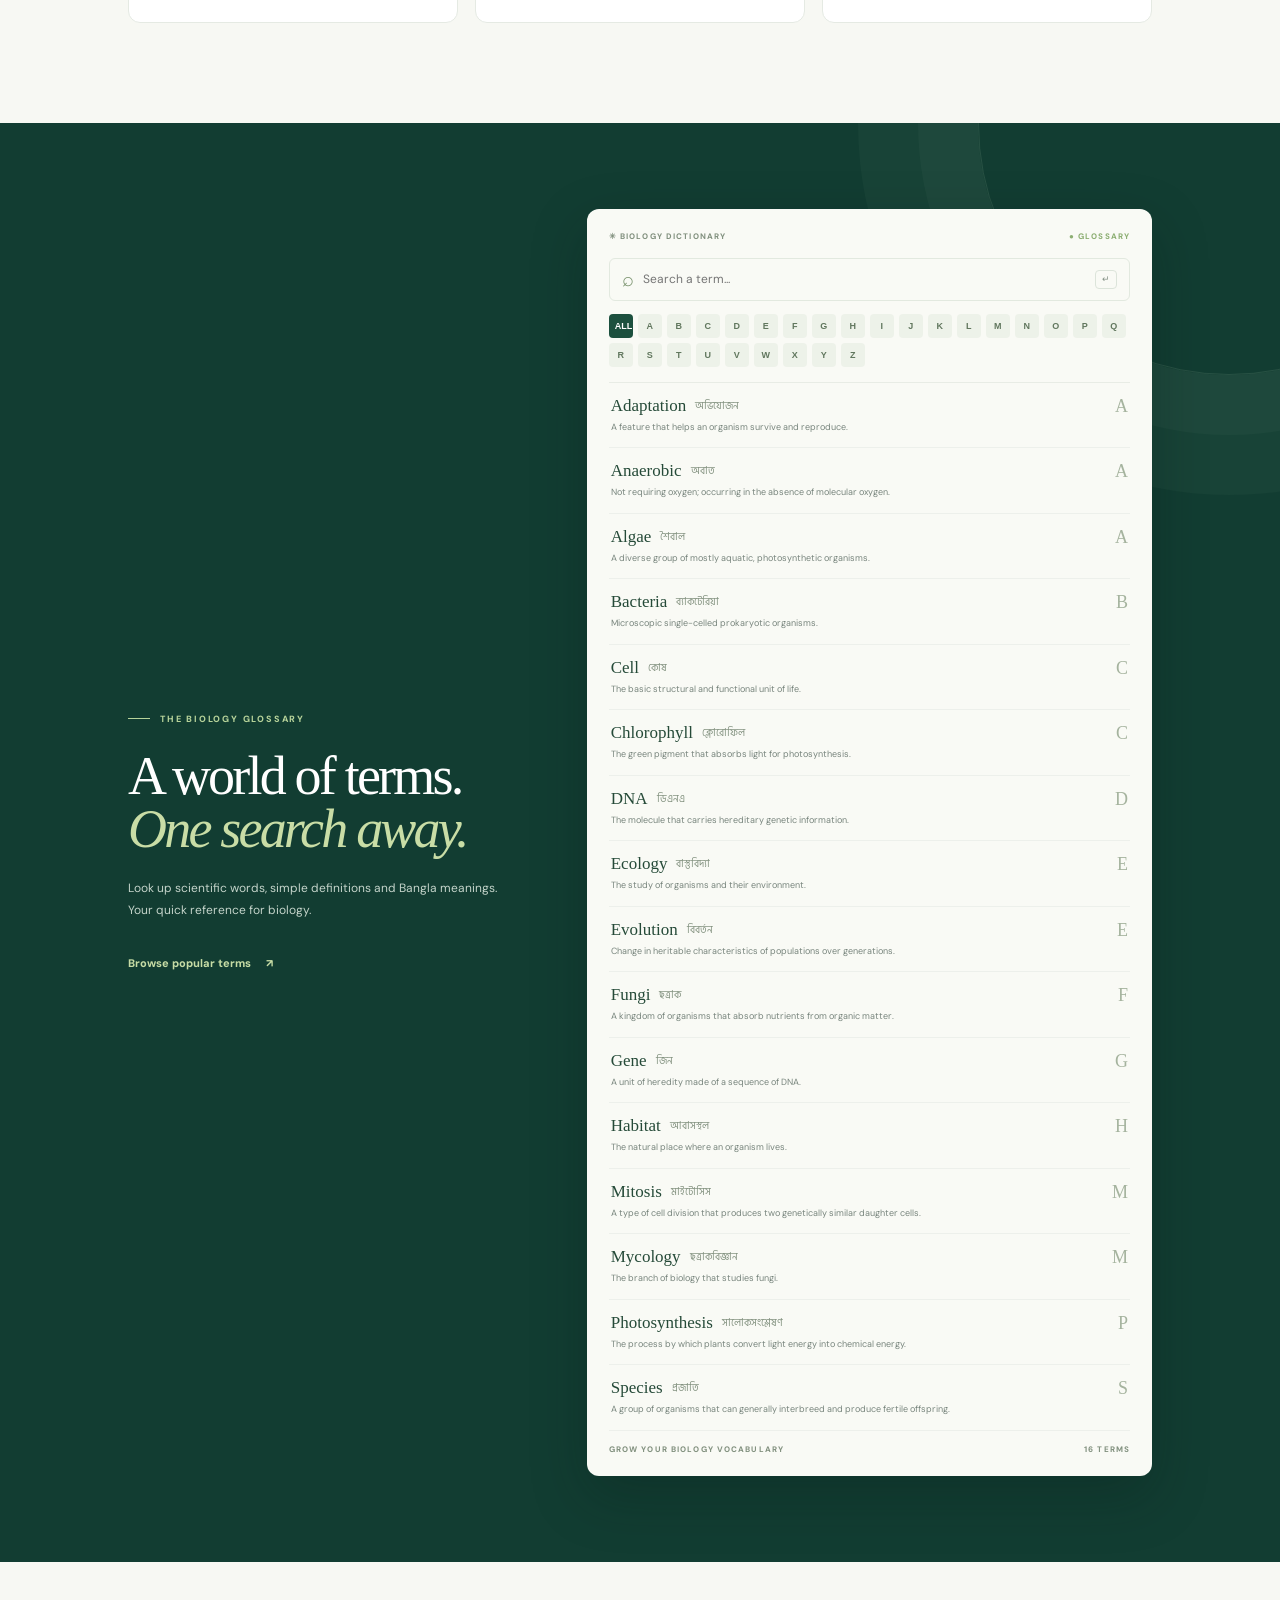
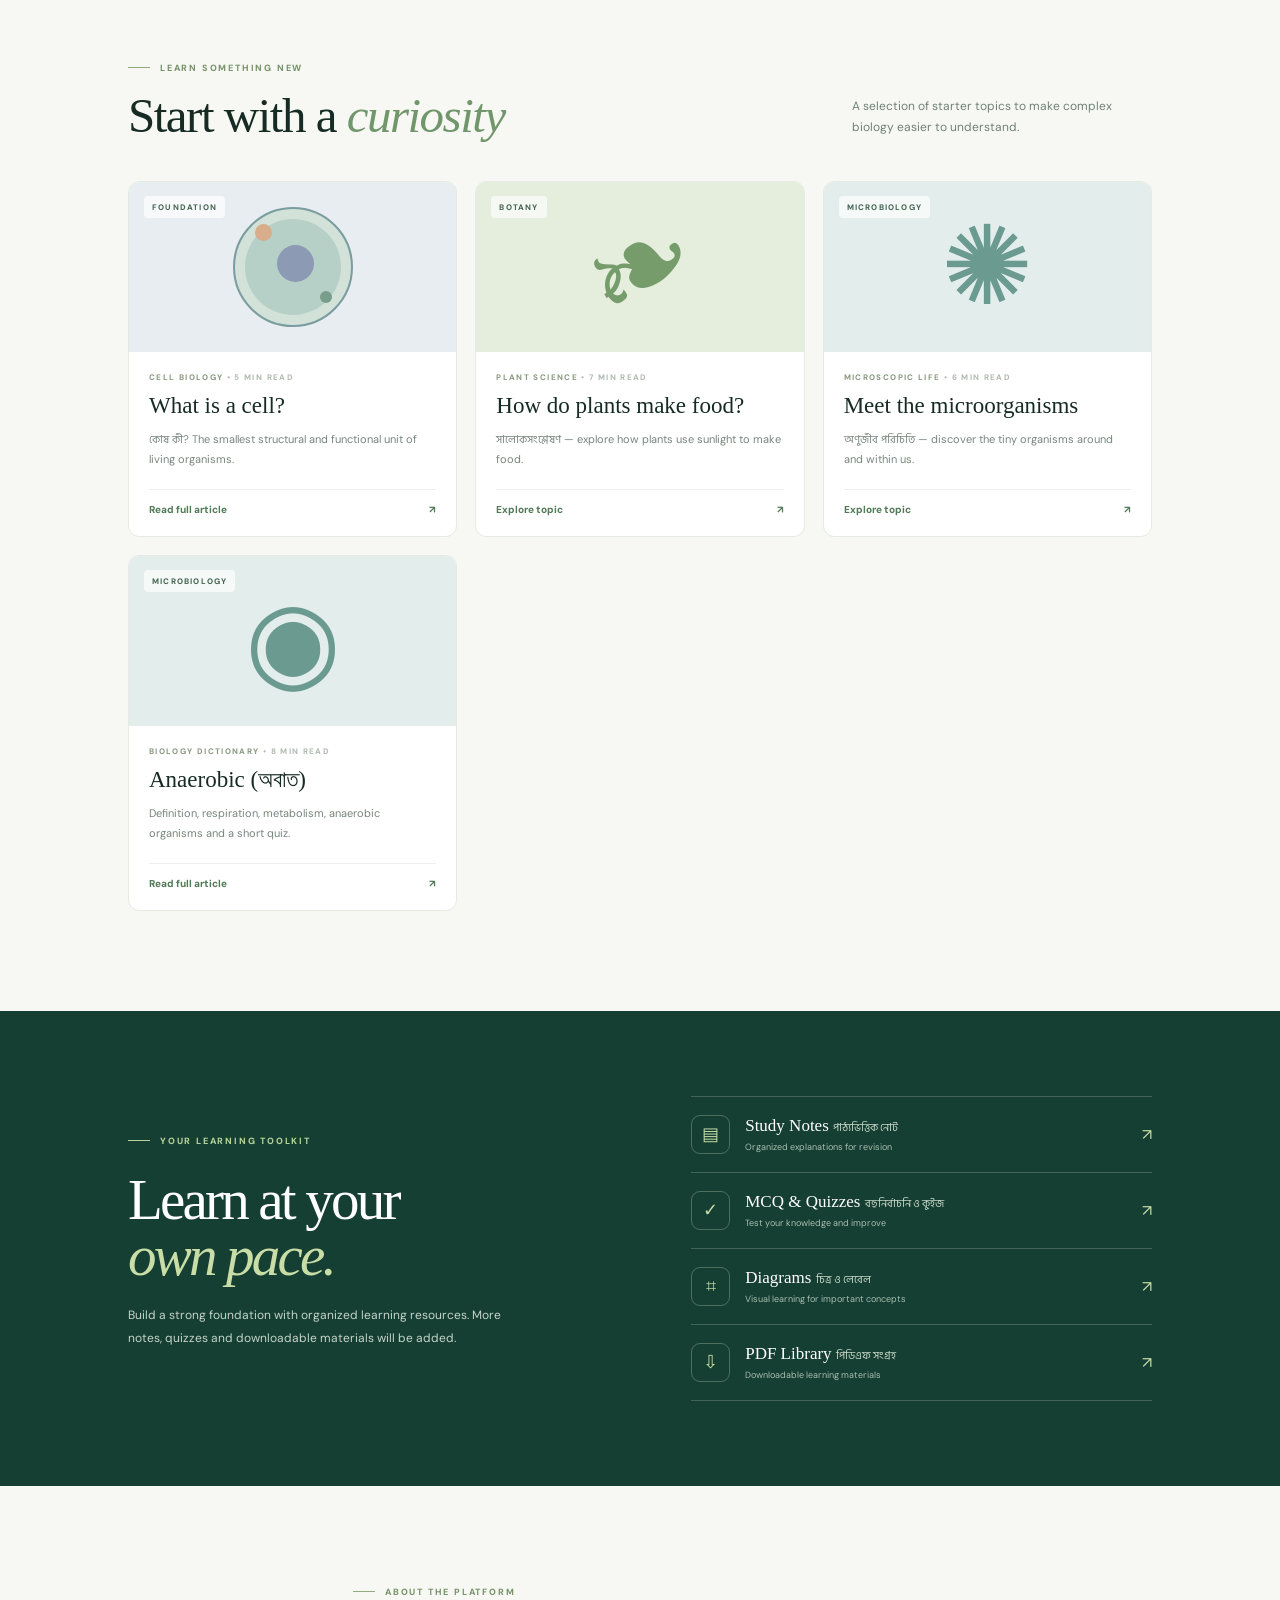
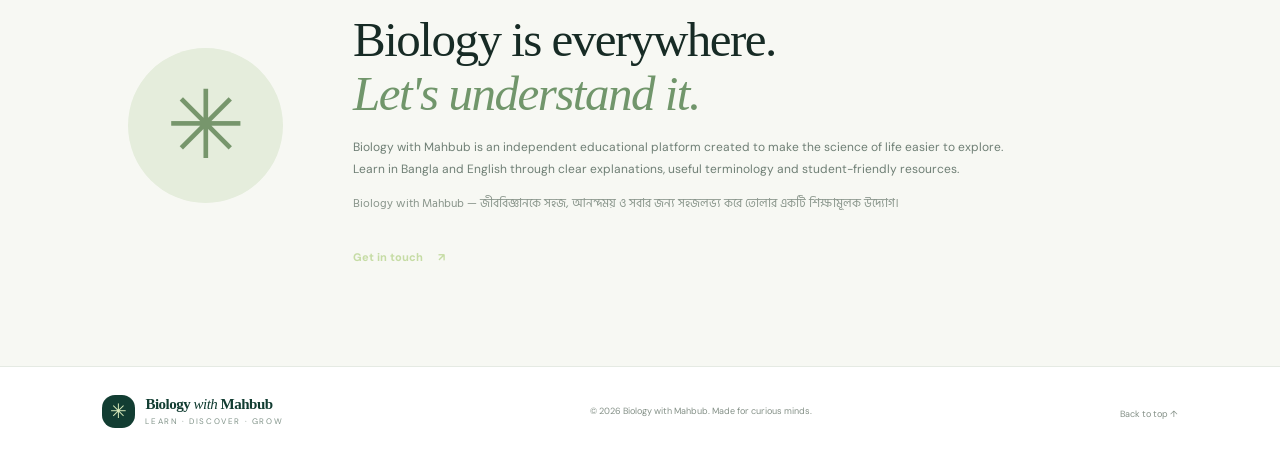
==== commit 8aa9053d: "Add files via upload" ====
--- a/index.html
+++ b/index.html
@@ -129,9 +129,10 @@
         <p data-en="A selection of starter topics to make complex biology easier to understand." data-bn="জীববিজ্ঞানের জটিল বিষয়গুলো সহজে বুঝতে কিছু প্রাথমিক পাঠ।">A selection of starter topics to make complex biology easier to understand.</p>
       </div>
       <div class="article-grid">
-        <article class="article-card"><div class="article-image image-cell"><span>FOUNDATION</span><div class="cell-art"><i></i><b></b><em></em></div></div><div class="article-content"><div class="article-meta">CELL BIOLOGY <span>• 5 MIN READ</span></div><h3>What is a cell?</h3><p>কোষ কী? The smallest structural and functional unit of living organisms.</p><a href="mailto:hello@biologywithmahbub.com?subject=Cell%20Biology%20Lesson" class="read-link">Explore topic <span>↗</span></a></div></article>
+        <article class="article-card"><div class="article-image image-cell"><span>FOUNDATION</span><div class="cell-art"><i></i><b></b><em></em></div></div><div class="article-content"><div class="article-meta">CELL BIOLOGY <span>• 5 MIN READ</span></div><h3>What is a cell?</h3><p>কোষ কী? The smallest structural and functional unit of living organisms.</p><a href="cell.html" class="read-link">Read full article <span>↗</span></a></div></article>
         <article class="article-card"><div class="article-image image-plant"><span>BOTANY</span><div class="plant-mini">❧</div></div><div class="article-content"><div class="article-meta">PLANT SCIENCE <span>• 7 MIN READ</span></div><h3>How do plants make food?</h3><p>সালোকসংশ্লেষণ — explore how plants use sunlight to make food.</p><a href="mailto:hello@biologywithmahbub.com?subject=Photosynthesis%20Lesson" class="read-link">Explore topic <span>↗</span></a></div></article>
         <article class="article-card"><div class="article-image image-micro"><span>MICROBIOLOGY</span><div class="micro-mini">✺</div></div><div class="article-content"><div class="article-meta">MICROSCOPIC LIFE <span>• 6 MIN READ</span></div><h3>Meet the microorganisms</h3><p>অণুজীব পরিচিতি — discover the tiny organisms around and within us.</p><a href="mailto:hello@biologywithmahbub.com?subject=Microbiology%20Lesson" class="read-link">Explore topic <span>↗</span></a></div></article>
+      <article class="article-card"><div class="article-image image-micro"><span>MICROBIOLOGY</span><div class="micro-mini">◉</div></div><div class="article-content"><div class="article-meta">BIOLOGY DICTIONARY <span>• 8 MIN READ</span></div><h3>Anaerobic (অবাত)</h3><p>Definition, respiration, metabolism, anaerobic organisms and a short quiz.</p><a href="anaerobic.html" class="read-link">Read full article <span>↗</span></a></div></article>
       </div>
     </section>
 
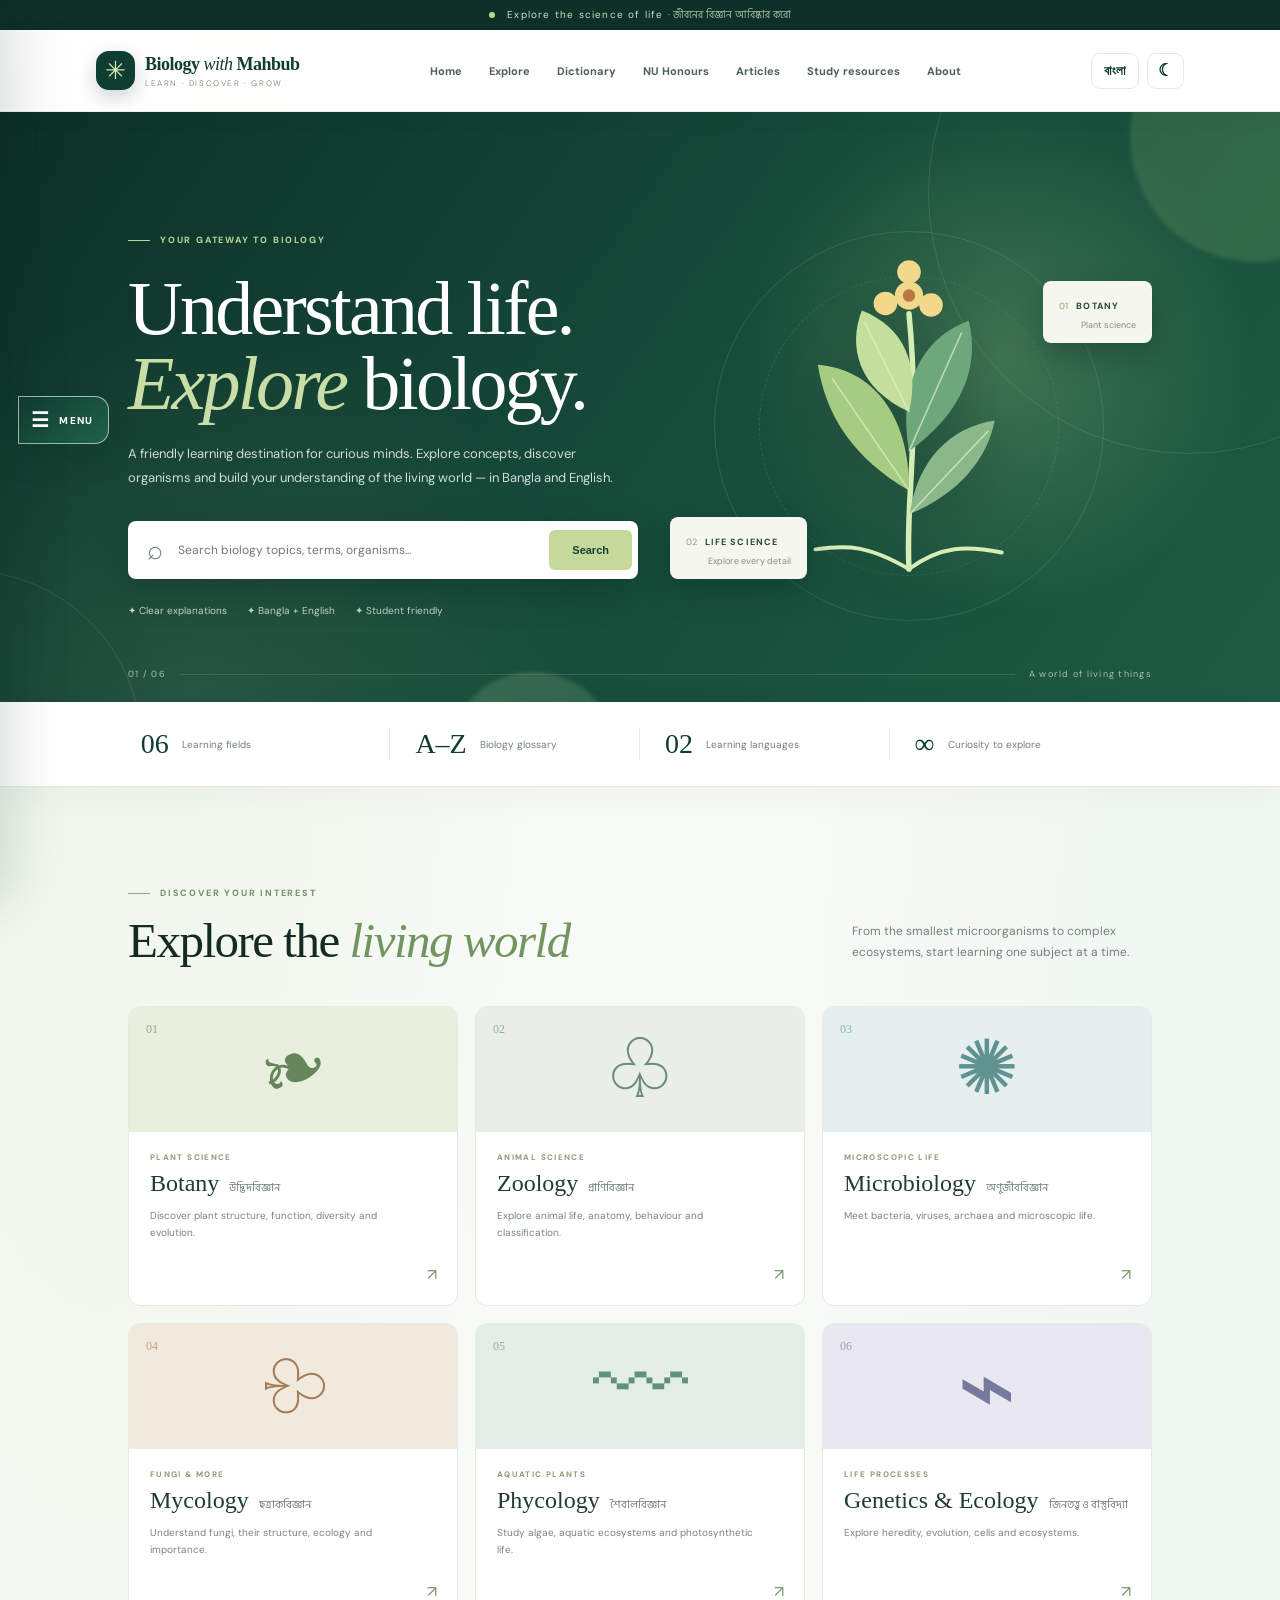
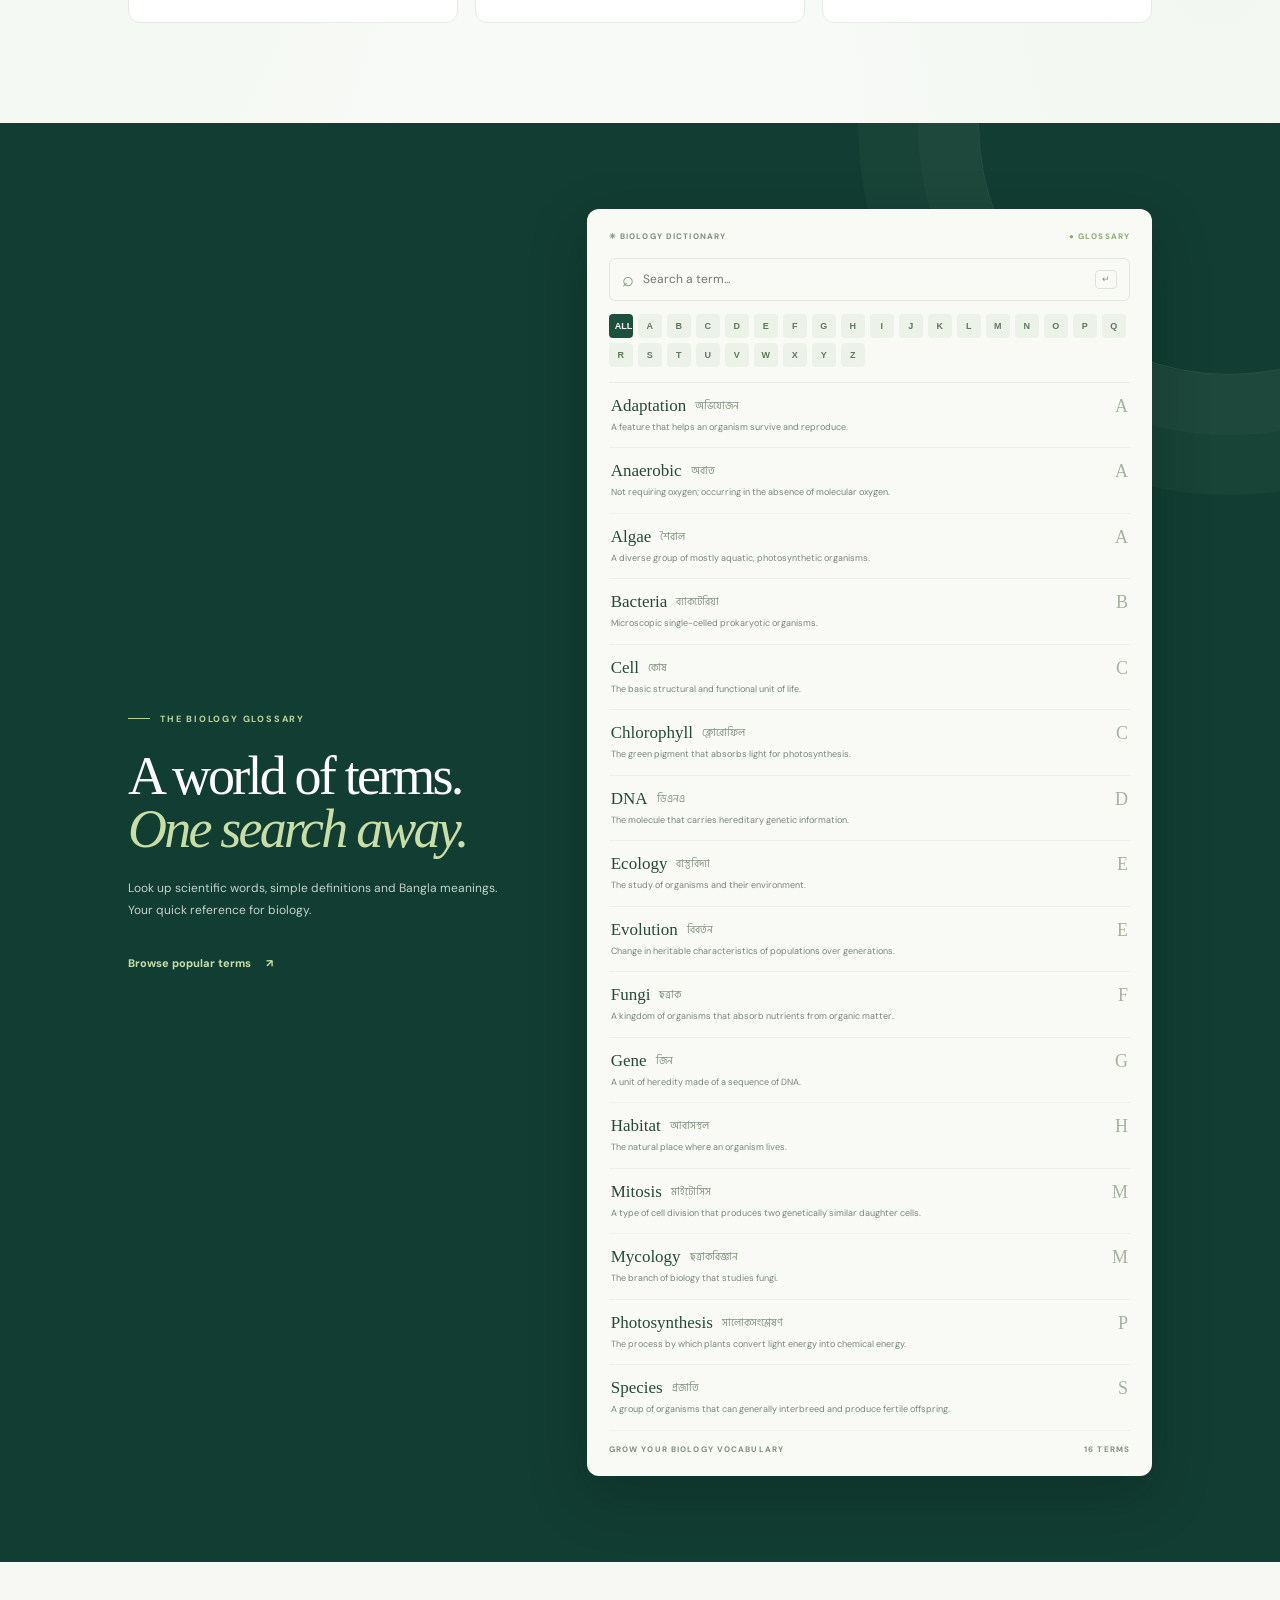
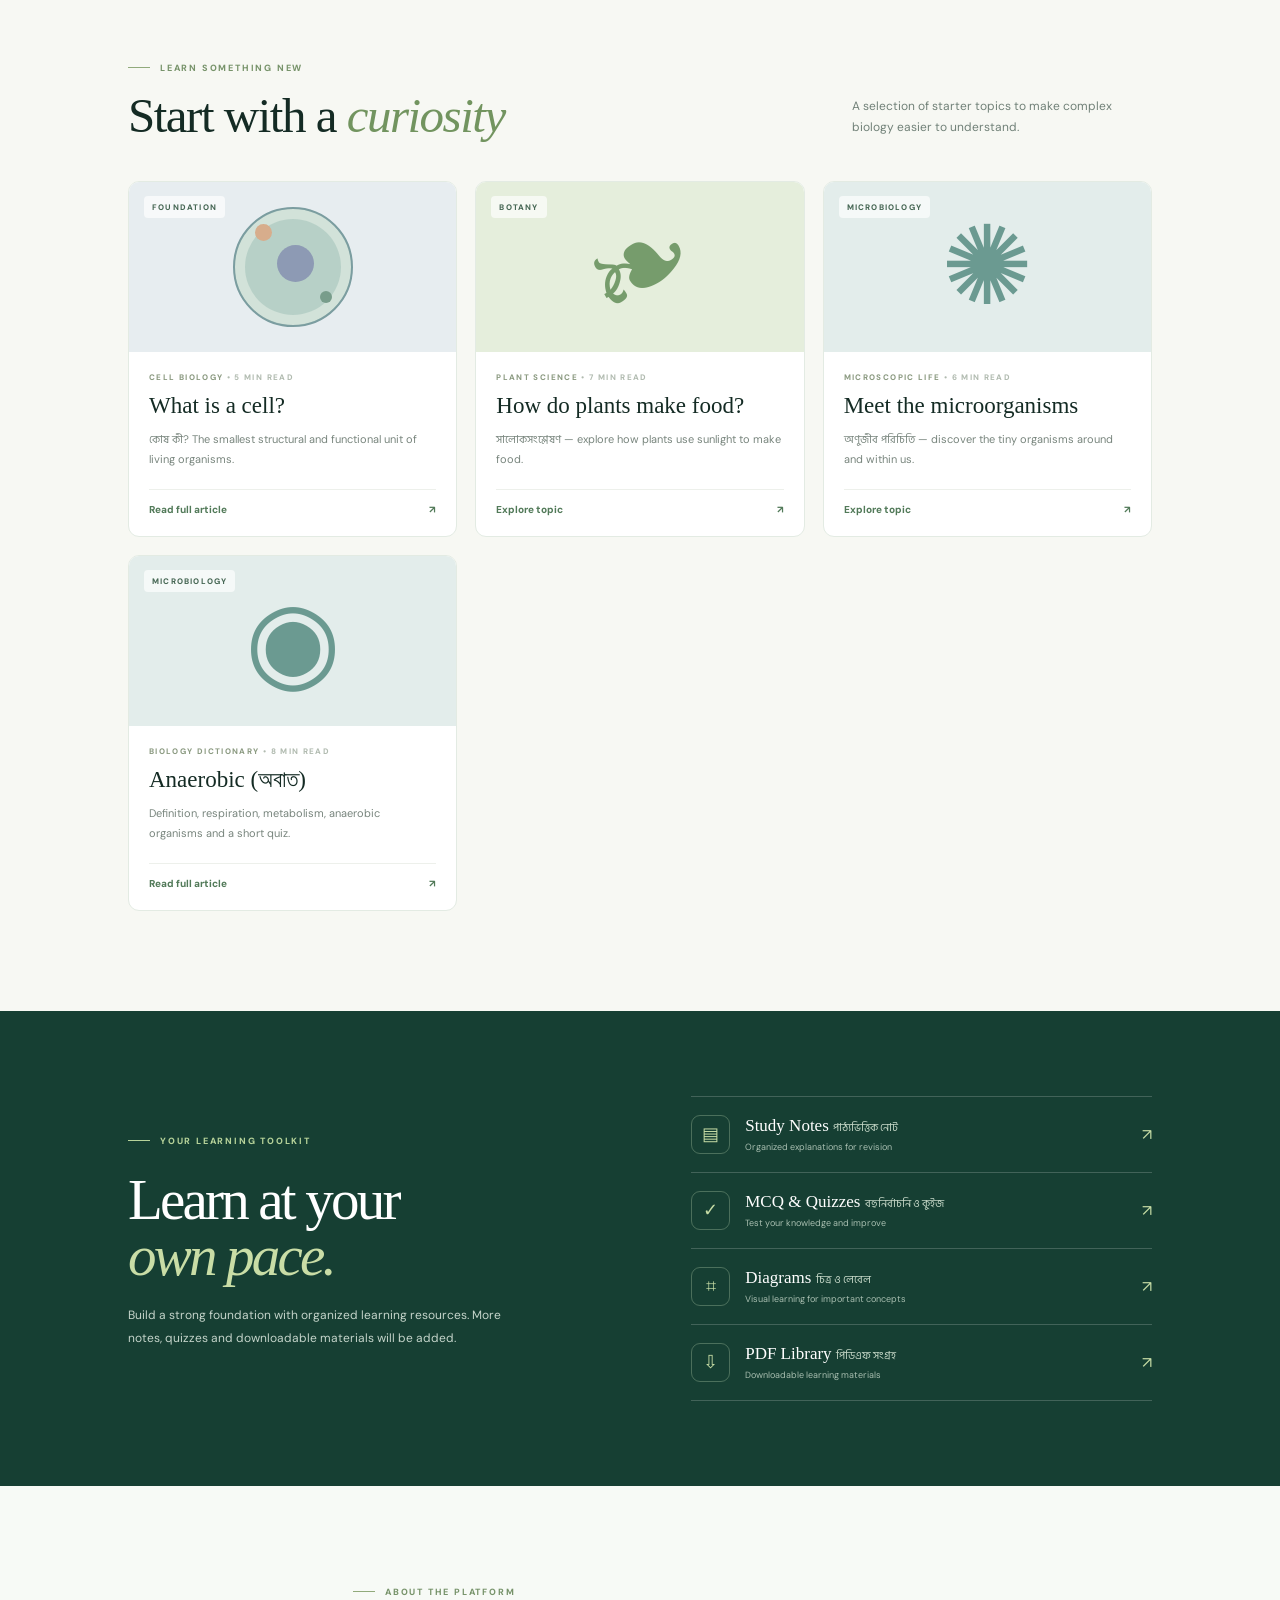
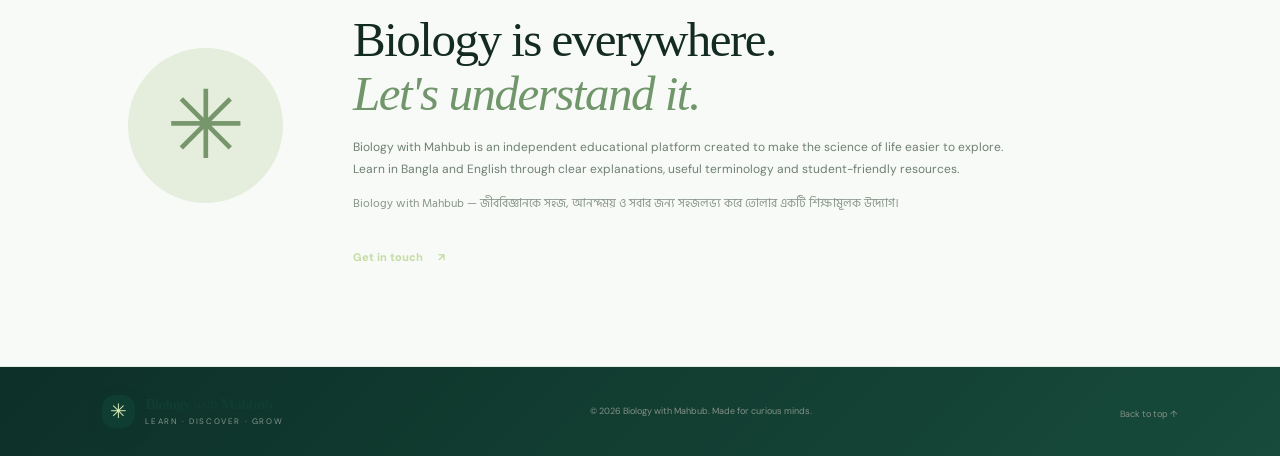
==== commit 17e44c24: "Add files via upload" ====
--- a/index.html
+++ b/index.html
@@ -22,6 +22,7 @@
       <a href="#home" data-en="Home" data-bn="হোম">Home</a>
       <a href="#explore" data-en="Explore" data-bn="অন্বেষণ">Explore</a>
       <a href="#dictionary" data-en="Dictionary" data-bn="অভিধান">Dictionary</a>
+      <a href="honours.html" data-en="NU Honours" data-bn="জাতীয় বিশ্ববিদ্যালয় অনার্স">NU Honours</a>
       <a href="#articles" data-en="Articles" data-bn="আর্টিকেল">Articles</a>
       <a href="#resources" data-en="Study resources" data-bn="শিক্ষা উপকরণ">Study resources</a>
       <a href="#about" data-en="About" data-bn="পরিচিতি">About</a>
@@ -153,5 +154,68 @@
   <footer><a class="brand footer-brand" href="#home"><span class="brand-mark">✳</span><span><b>Biology <em>with</em> Mahbub</b><small>LEARN · DISCOVER · GROW</small></span></a><p>© <span id="year"></span> Biology with Mahbub. Made for curious minds.</p><div><a href="#home">Back to top ↑</a></div></footer>
   <div class="toast" id="toast" role="status"></div>
   <script src="script.js"></script>
+
+<button class="side-menu-trigger" id="sideMenuTrigger" aria-label="Open subject menu" aria-expanded="false">
+  <span class="trigger-lines">☰</span><span class="trigger-label">MENU</span>
+</button>
+<div class="side-menu-backdrop" id="sideMenuBackdrop"></div>
+<aside class="subject-sidebar" id="subjectSidebar" aria-label="All subjects and pages">
+  <div class="side-menu-head">
+    <a class="side-brand" href="index.html"><span>✳</span><b>Biology <i>with</i> Mahbub</b></a>
+    <button class="side-menu-close" id="sideMenuClose" aria-label="Close menu">×</button>
+  </div>
+  <div class="side-menu-scroll">
+    <p class="side-menu-label">MAIN MENU · প্রধান মেনু</p>
+    <a class="side-link" href="index.html#home"><span>⌂</span> Home / হোম</a>
+    <a class="side-link" href="index.html#explore"><span>◈</span> Explore Biology / জীববিজ্ঞান</a>
+    <a class="side-link" href="index.html#dictionary"><span>▤</span> Biology Dictionary / জীববিজ্ঞান অভিধান</a>
+    <a class="side-link" href="index.html#articles"><span>▧</span> Articles / আর্টিকেল</a>
+    <a class="side-link" href="index.html#resources"><span>▣</span> Study Resources / শিক্ষা উপকরণ</a>
+    <a class="side-link" href="index.html#about"><span>ⓘ</span> About / পরিচিতি</a>
+    <div class="side-menu-divider"></div>
+    <p class="side-menu-label">BIOLOGY TOPICS · জীববিজ্ঞানের শাখা</p>
+    <a class="side-link" href="index.html#explore"><span>🌿</span> Botany / উদ্ভিদবিজ্ঞান</a>
+    <a class="side-link" href="index.html#explore"><span>🦋</span> Zoology / প্রাণিবিজ্ঞান</a>
+    <a class="side-link" href="index.html#explore"><span>🧫</span> Microbiology / অণুজীববিজ্ঞান</a>
+    <a class="side-link" href="index.html#explore"><span>🍄</span> Mycology / ছত্রাকবিজ্ঞান</a>
+    <a class="side-link" href="index.html#explore"><span>🌊</span> Phycology / শৈবালবিজ্ঞান</a>
+    <a class="side-link" href="index.html#explore"><span>🧬</span> Genetics / বংশগতিবিদ্যা</a>
+    <a class="side-link" href="index.html#explore"><span>🌍</span> Ecology / বাস্তুবিদ্যা</a>
+    <a class="side-link" href="index.html#explore"><span>🔬</span> Cell Biology / কোষবিজ্ঞান</a>
+    <div class="side-menu-divider"></div>
+    <p class="side-menu-label">NU HONOURS · জাতীয় বিশ্ববিদ্যালয়</p>
+    <a class="side-link side-highlight" href="honours.html"><span>🎓</span> Honours – Botany</a>
+    <a class="side-link side-sub" href="year-1.html">01 · 1st Year / প্রথম বর্ষ</a>
+    <a class="side-link side-sub" href="year-2.html">02 · 2nd Year / দ্বিতীয় বর্ষ</a>
+    <a class="side-link side-sub" href="year-3.html">03 · 3rd Year / তৃতীয় বর্ষ</a>
+    <a class="side-link side-sub" href="year-4.html">04 · 4th Year / চতুর্থ বর্ষ</a>
+    <div class="side-menu-divider"></div>
+    <p class="side-menu-label">FEATURED LESSONS · পাঠ</p>
+    <a class="side-link" href="cell.html"><span>🔬</span> What is a Cell? / কোষ কী?</a>
+    <a class="side-link" href="anaerobic.html"><span>⚗</span> Anaerobic / অবাত</a>
+  </div>
+  <div class="side-menu-foot">LEARN · DISCOVER · GROW <span>✳</span></div>
+</aside>
+<script>
+(function(){
+ const trigger=document.getElementById('sideMenuTrigger');
+ const panel=document.getElementById('subjectSidebar');
+ const backdrop=document.getElementById('sideMenuBackdrop');
+ const close=document.getElementById('sideMenuClose');
+ if(!trigger||!panel||!backdrop||!close)return;
+ function setOpen(open){
+   panel.classList.toggle('is-open',open);
+   backdrop.classList.toggle('is-visible',open);
+   trigger.setAttribute('aria-expanded',String(open));
+   document.body.classList.toggle('side-menu-open',open);
+ }
+ trigger.addEventListener('click',()=>setOpen(!panel.classList.contains('is-open')));
+ close.addEventListener('click',()=>setOpen(false));
+ backdrop.addEventListener('click',()=>setOpen(false));
+ panel.querySelectorAll('a').forEach(a=>a.addEventListener('click',()=>setOpen(false)));
+ document.addEventListener('keydown',e=>{if(e.key==='Escape')setOpen(false)});
+})();
+</script>
+
 </body>
 </html>
--- a/style.css
+++ b/style.css
@@ -2,3 +2,205 @@
 @media(max-width:1000px){.site-header{padding:0 4%}nav{gap:14px}.hero{padding-left:7%;padding-right:7%}.section,.dictionary-section,.resources-section{padding-left:7%;padding-right:7%}.hero-art{transform:scale(.9)}}
 @media(max-width:760px){.announcement{font-size:8px}.site-header{height:70px;padding:0 5%}.menu-toggle{display:block;margin-left:auto;margin-right:10px}nav{display:none;position:absolute;top:70px;left:0;right:0;background:#fff;padding:18px 6%;box-shadow:0 15px 25px #102d2015;flex-direction:column;gap:17px}nav.open{display:flex}body.dark nav{background:#182820}.hero{grid-template-columns:1fr;padding:65px 7% 65px;min-height:auto}.hero h1{font-size:58px}.hero-art{height:330px;margin-top:15px;transform:scale(.85)}.hero-bottom{left:7%;right:7%}.quick-stats{padding:20px 5%;grid-template-columns:repeat(2,1fr);gap:16px}.quick-stats div{padding-left:12px;border:0}.quick-stats div:first-child{padding-left:12px}.section{padding:70px 6%}.section-heading{display:block}.section-heading>p{margin-top:15px}.topic-grid{grid-template-columns:repeat(2,1fr)}.dictionary-section,.resources-section{padding:70px 6%}.dictionary-inner,.resources-inner{grid-template-columns:1fr;gap:35px}.dictionary-copy h2,.resources-inner h2{font-size:49px}.article-grid{grid-template-columns:1fr 1fr}.about-section{grid-template-columns:100px 1fr;gap:22px;padding:65px 6%}.about-mark{width:95px;height:95px;font-size:60px}footer{padding:25px 6%;flex-wrap:wrap;gap:18px}.footer-brand{width:100%}}
 @media(max-width:480px){.brand b{font-size:15px}.brand-mark{width:34px;height:34px}.header-actions{gap:5px}.language-btn{padding:8px;font-size:10px}.hero h1{font-size:49px}.hero-meta{gap:10px;flex-wrap:wrap;font-size:9px}.hero-art{height:280px;transform:scale(.75);margin:-5px -30px}.topic-grid,.article-grid{grid-template-columns:1fr}.topic-card{min-height:280px}.topic-visual{height:115px}.section-heading h2{font-size:38px}.dictionary-panel{padding:15px}.alphabet{gap:3px}.alphabet button{width:22px;height:22px}.about-section{grid-template-columns:1fr}.about-mark{width:75px;height:75px;font-size:48px}.about-section h2{font-size:37px}.resource-list b{font-size:15px}}
+
+
+
+/* =========================================================
+   PREMIUM MOTION & VISUAL POLISH — Biology with Mahbub
+   Added as a progressive layer; existing content and layout
+   are preserved.
+   ========================================================= */
+:root{
+  --green:#103d31;
+  --green2:#1d6049;
+  --mint:#e6f1e5;
+  --lime:#cce3a6;
+  --ink:#142b24;
+  --muted:#718178;
+  --paper:#f7faf6;
+  --line:#e3ebe3;
+  --shadow-soft:0 16px 45px rgba(17,54,41,.08);
+  --shadow-hover:0 24px 55px rgba(17,54,41,.15);
+}
+body{
+  background:
+    radial-gradient(ellipse at 8% 4%,rgba(201,224,187,.20),transparent 28%),
+    radial-gradient(ellipse at 95% 22%,rgba(213,232,214,.22),transparent 25%),
+    var(--paper);
+}
+::selection{background:#cde2b6;color:#143b2e}
+a,button{ -webkit-tap-highlight-color:transparent }
+a:focus-visible,button:focus-visible,input:focus-visible{
+  outline:3px solid #a9ca82;outline-offset:3px
+}
+.site-header{
+  background:rgba(255,255,255,.88);
+  backdrop-filter:blur(18px);
+  -webkit-backdrop-filter:blur(18px);
+  box-shadow:0 5px 24px rgba(19,53,40,.035);
+  transition:box-shadow .3s ease,background .3s ease;
+}
+.brand-mark{
+  box-shadow:0 7px 18px rgba(16,61,49,.20);
+  transition:transform .35s cubic-bezier(.2,.8,.2,1),border-radius .35s;
+}
+.brand:hover .brand-mark{transform:rotate(-8deg) scale(1.07);border-radius:16px}
+nav a{position:relative;padding:9px 0}
+nav a:after{
+  content:"";position:absolute;left:0;right:100%;bottom:2px;height:2px;
+  background:#a8c982;border-radius:3px;transition:right .25s ease
+}
+nav a:hover:after{right:0}
+.hero{
+  background:
+    radial-gradient(circle at 78% 42%,rgba(118,166,112,.42),transparent 24%),
+    radial-gradient(circle at 15% 100%,rgba(96,145,105,.25),transparent 32%),
+    linear-gradient(125deg,#0c3028 0%,#164b3a 52%,#1e5b43 100%);
+}
+.hero:before,.hero:after{
+  content:"";position:absolute;border:1px solid rgba(210,235,201,.12);
+  border-radius:50%;pointer-events:none
+}
+.hero:before{width:520px;height:520px;right:-170px;top:-180px}
+.hero:after{width:350px;height:350px;left:-210px;bottom:-220px}
+.hero-content{animation:riseIn .85s both}
+.hero-art{animation:floatIn 1s .12s both}
+.plant-illustration{animation:gentleFloat 6s ease-in-out infinite}
+.art-ring{animation:ringTurn 42s linear infinite}
+.ring-b{animation:ringTurn 34s linear infinite reverse}
+.floating-note{animation:noteFloat 5s ease-in-out infinite}
+.note-bottom{animation-delay:-2.2s}
+.hero-search{transition:transform .25s,box-shadow .25s}
+.hero-search:focus-within{transform:translateY(-3px);box-shadow:0 18px 42px #09271d66}
+.hero-search button,.language-btn,.theme-btn{
+  transition:transform .2s ease,background .2s ease,box-shadow .2s ease
+}
+.hero-search button:hover,.language-btn:hover,.theme-btn:hover{
+  transform:translateY(-2px);box-shadow:0 8px 18px rgba(15,58,43,.12)
+}
+.quick-stats{
+  box-shadow:0 10px 35px rgba(18,61,47,.035);
+  position:relative;z-index:2
+}
+.quick-stats strong{transition:color .2s,transform .2s}
+.quick-stats div:hover strong{color:#739b58;transform:translateY(-3px)}
+.section{position:relative}
+.section-heading{gap:25px}
+.section-heading h2,.about-section h2{letter-spacing:-1.5px}
+.section-heading h2 i{color:#72945f}
+.card,.article-card,.resource-card,.year-card,.subject-card,.note-card,
+[class*="card"]{
+  transition:transform .28s cubic-bezier(.2,.75,.25,1),box-shadow .28s,border-color .28s;
+}
+.article-card:hover,.resource-card:hover,.year-card:hover,.subject-card:hover,
+.note-card:hover{
+  transform:translateY(-7px);
+  box-shadow:var(--shadow-hover);
+  border-color:#c8ddbd;
+}
+button,.btn{cursor:pointer}
+footer,.site-footer{
+  background:linear-gradient(135deg,#0d3028,#174b3b);
+}
+footer a,.site-footer a{transition:color .2s,opacity .2s}
+footer a:hover,.site-footer a:hover{color:#cce3a6}
+input,textarea,select{
+  transition:border-color .2s,box-shadow .2s,background .2s
+}
+input:focus,textarea:focus,select:focus{
+  border-color:#8eaf78!important;box-shadow:0 0 0 4px rgba(165,198,139,.18)
+}
+@keyframes riseIn{
+  from{opacity:0;transform:translateY(24px)}
+  to{opacity:1;transform:translateY(0)}
+}
+@keyframes floatIn{
+  from{opacity:0;transform:translateY(18px) scale(.97)}
+  to{opacity:1;transform:translateY(0) scale(1)}
+}
+@keyframes gentleFloat{
+  0%,100%{transform:translateY(0)}
+  50%{transform:translateY(-11px)}
+}
+@keyframes noteFloat{
+  0%,100%{transform:translateY(0) rotate(0)}
+  50%{transform:translateY(-7px) rotate(.6deg)}
+}
+@keyframes ringTurn{to{transform:rotate(360deg)}}
+@media (prefers-reduced-motion:reduce){
+  *,*::before,*::after{
+    animation-duration:.01ms!important;animation-iteration-count:1!important;
+    scroll-behavior:auto!important;transition-duration:.01ms!important
+  }
+}
+@media(max-width:760px){
+  .site-header{padding-left:5%;padding-right:5%}
+  .hero{padding-top:70px}
+  .quick-stats{padding-left:6%;padding-right:6%}
+  .quick-stats div{padding-left:12px;gap:8px}
+  .quick-stats strong{font-size:23px}
+  .section{padding:70px 6%}
+}
+@media(max-width:480px){
+  .hero h1{letter-spacing:-1.8px}
+  .hero-meta{flex-wrap:wrap;gap:10px}
+  .quick-stats{grid-template-columns:repeat(2,1fr);gap:18px}
+  .quick-stats div:nth-child(2){border:0}
+  .quick-stats div:nth-child(3){padding-left:0}
+}
+
+
+/* Floating all-subject sidebar */
+.side-menu-trigger{
+ position:fixed;left:18px;top:44%;z-index:60;display:flex;align-items:center;gap:9px;
+ border:1px solid rgba(220,235,218,.7);border-radius:0 14px 14px 0;
+ background:linear-gradient(145deg,#103d31,#1e6249);color:#fff;
+ padding:13px 14px 13px 12px;box-shadow:0 12px 30px rgba(10,49,36,.24);
+ font:800 10px 'DM Sans',sans-serif;letter-spacing:.13em;cursor:pointer;
+ transition:transform .25s,box-shadow .25s
+}
+.side-menu-trigger:hover{transform:translateX(4px);box-shadow:0 16px 35px rgba(10,49,36,.32)}
+.trigger-lines{font-size:20px;line-height:1}
+.side-menu-backdrop{
+ position:fixed;inset:0;background:rgba(7,24,18,.42);backdrop-filter:blur(3px);
+ z-index:79;opacity:0;visibility:hidden;transition:opacity .3s,visibility .3s
+}
+.side-menu-backdrop.is-visible{opacity:1;visibility:visible}
+.subject-sidebar{
+ position:fixed;z-index:80;left:0;top:0;bottom:0;width:min(340px,88vw);
+ background:linear-gradient(180deg,#fbfdf9,#f1f7ef);border-right:1px solid #dce9dc;
+ box-shadow:20px 0 60px rgba(7,35,24,.18);transform:translateX(-105%);
+ transition:transform .35s cubic-bezier(.2,.8,.2,1);display:flex;flex-direction:column
+}
+.subject-sidebar.is-open{transform:translateX(0)}
+.side-menu-head{padding:22px 18px;display:flex;align-items:center;justify-content:space-between;
+ background:linear-gradient(120deg,#103d31,#1d6049);color:white}
+.side-brand{display:flex;align-items:center;gap:10px;color:white;text-decoration:none}
+.side-brand>span{width:34px;height:34px;display:grid;place-items:center;border-radius:11px;
+ background:#d6e8bd;color:#164332;font-size:22px}
+.side-brand b{font:700 15px Georgia,serif}.side-brand i{font-weight:400}
+.side-menu-close{border:1px solid #ffffff55;background:#ffffff16;color:white;border-radius:9px;
+ width:34px;height:34px;font-size:24px;cursor:pointer}
+.side-menu-scroll{overflow-y:auto;padding:18px 15px 25px;overscroll-behavior:contain}
+.side-menu-label{font:800 9px 'DM Sans',sans-serif;letter-spacing:.14em;color:#82947f;
+ margin:8px 9px 9px}
+.side-link{display:flex;align-items:center;gap:12px;padding:10px 11px;border-radius:10px;
+ color:#304b3d;text-decoration:none;font-size:12px;font-weight:600;line-height:1.4;
+ transition:background .2s,color .2s,transform .2s}
+.side-link>span{width:22px;text-align:center;font-size:15px;color:#66895b}
+.side-link:hover{background:#e4efdf;color:#174832;transform:translateX(3px)}
+.side-link.side-highlight{background:#e4efdf;color:#164832;font-weight:800;margin-bottom:5px}
+.side-link.side-sub{margin-left:24px;padding:8px 10px;font-size:11px;border-left:1px solid #cbdcc6;border-radius:0 8px 8px 0}
+.side-menu-divider{height:1px;background:#e0e9de;margin:14px 7px}
+.side-menu-foot{margin-top:auto;padding:14px 20px;border-top:1px solid #e1eade;
+ color:#82947f;font:800 9px 'DM Sans',sans-serif;letter-spacing:.14em;display:flex;justify-content:space-between}
+.side-menu-foot span{color:#76985f;font-size:15px}
+body.side-menu-open{overflow:hidden}
+@media(max-width:760px){
+ .side-menu-trigger{top:auto;bottom:22px;left:14px;border-radius:14px;padding:13px 15px;
+  box-shadow:0 8px 24px rgba(10,49,36,.3)}
+ .trigger-label{display:none}
+}
+@media(prefers-reduced-motion:reduce){
+ .subject-sidebar,.side-menu-backdrop,.side-menu-trigger,.side-link{transition:none}
+}
